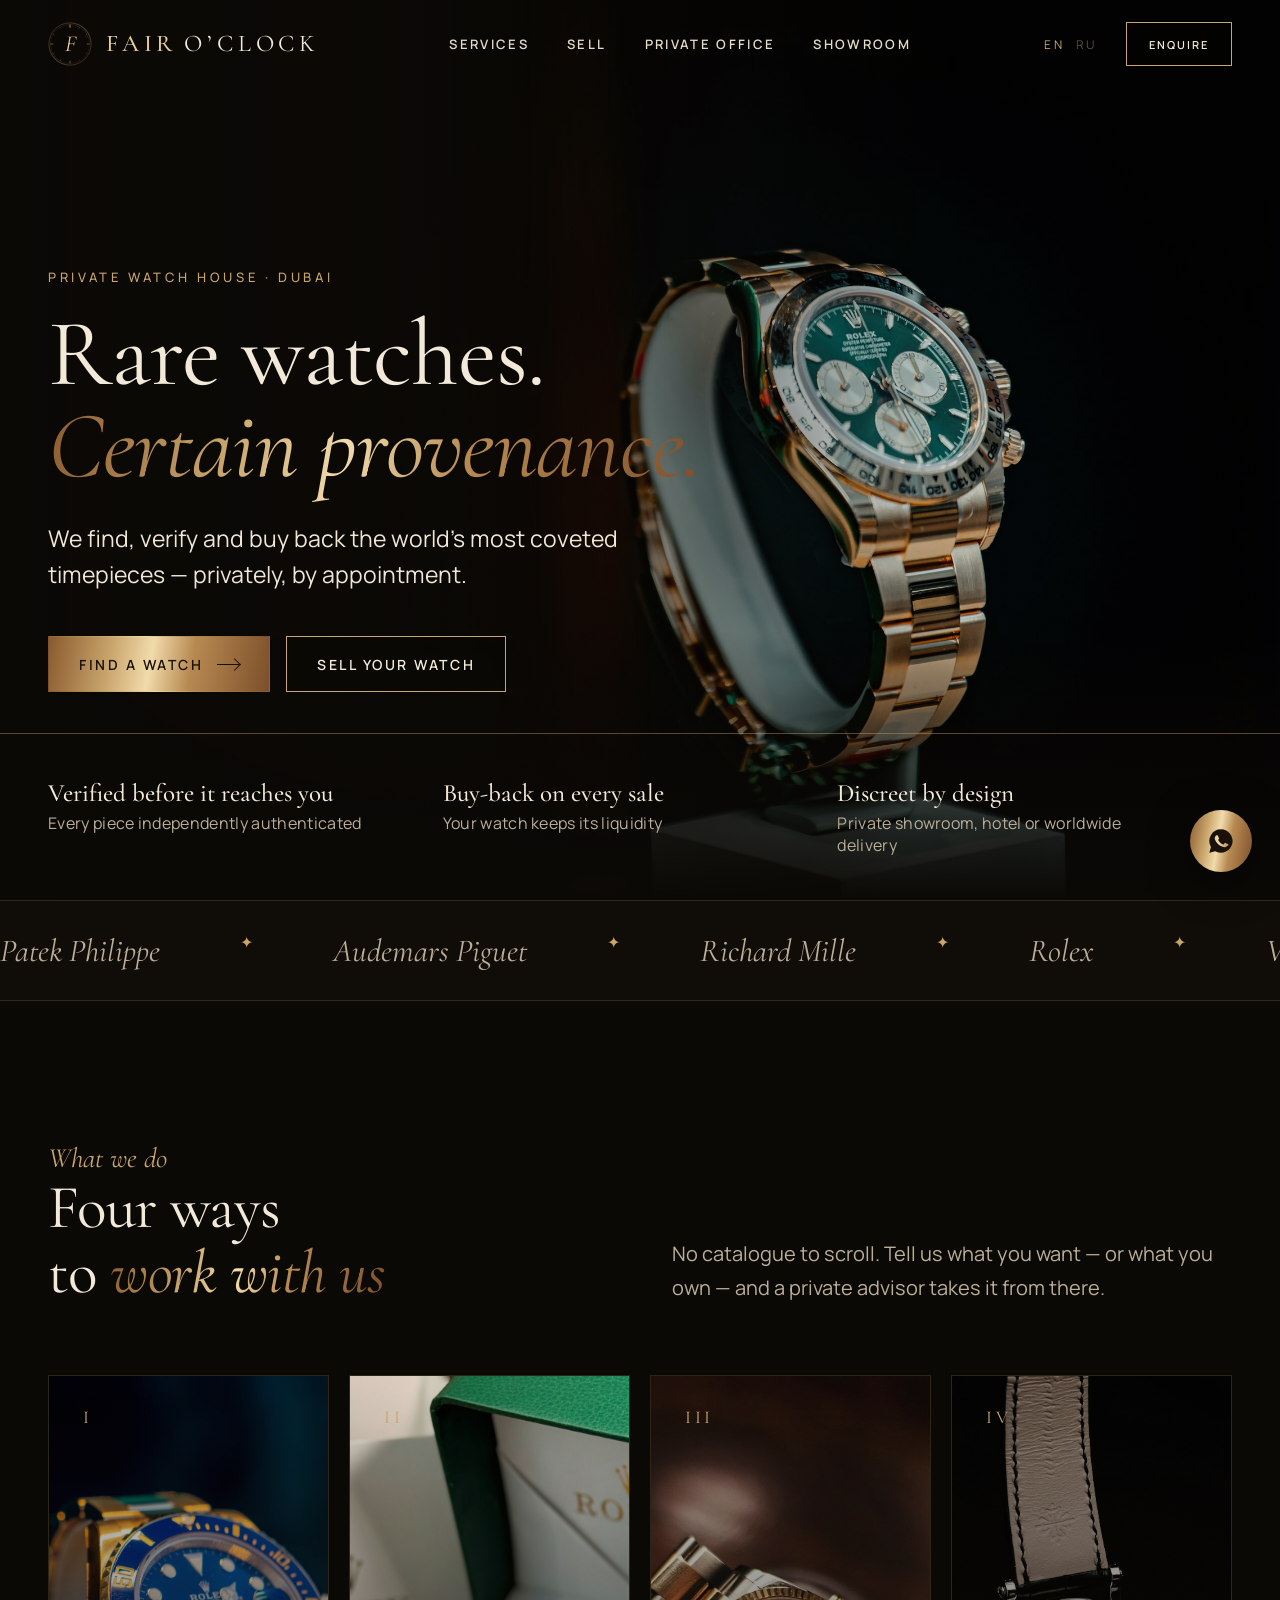
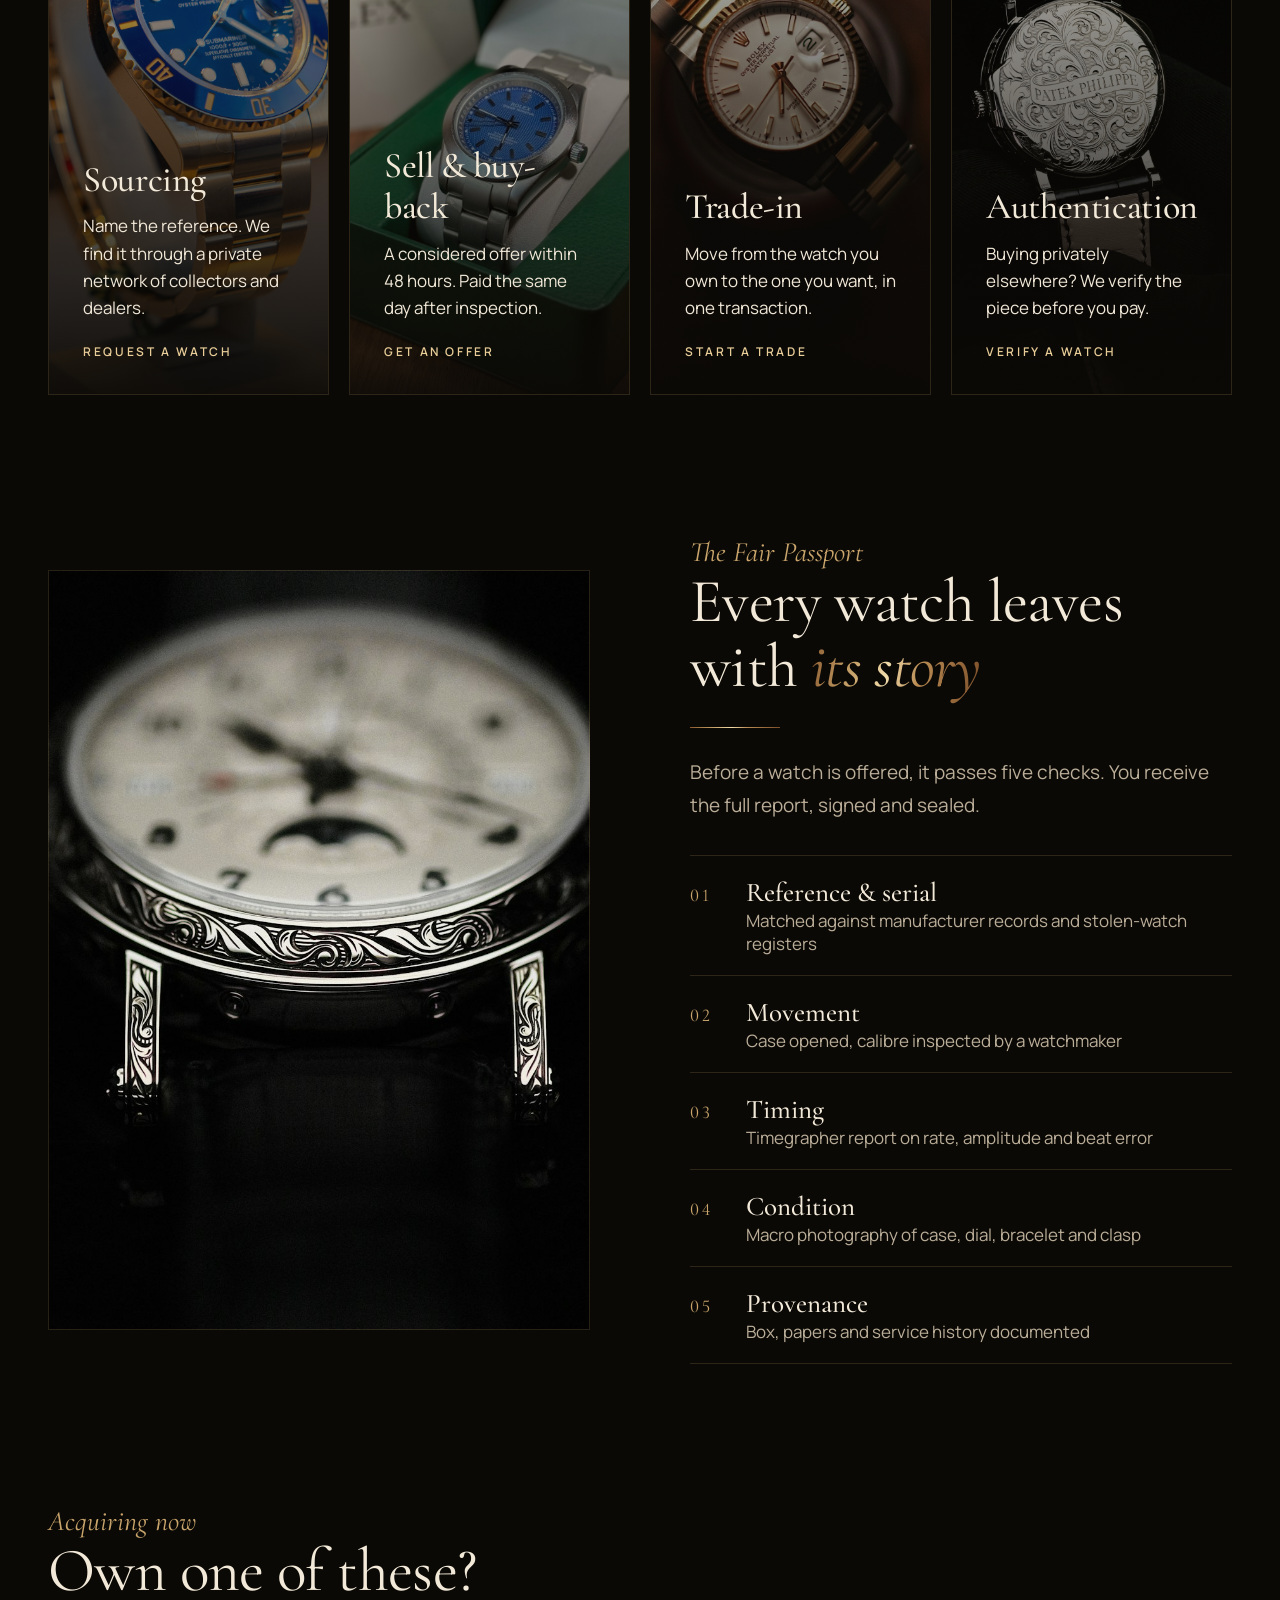
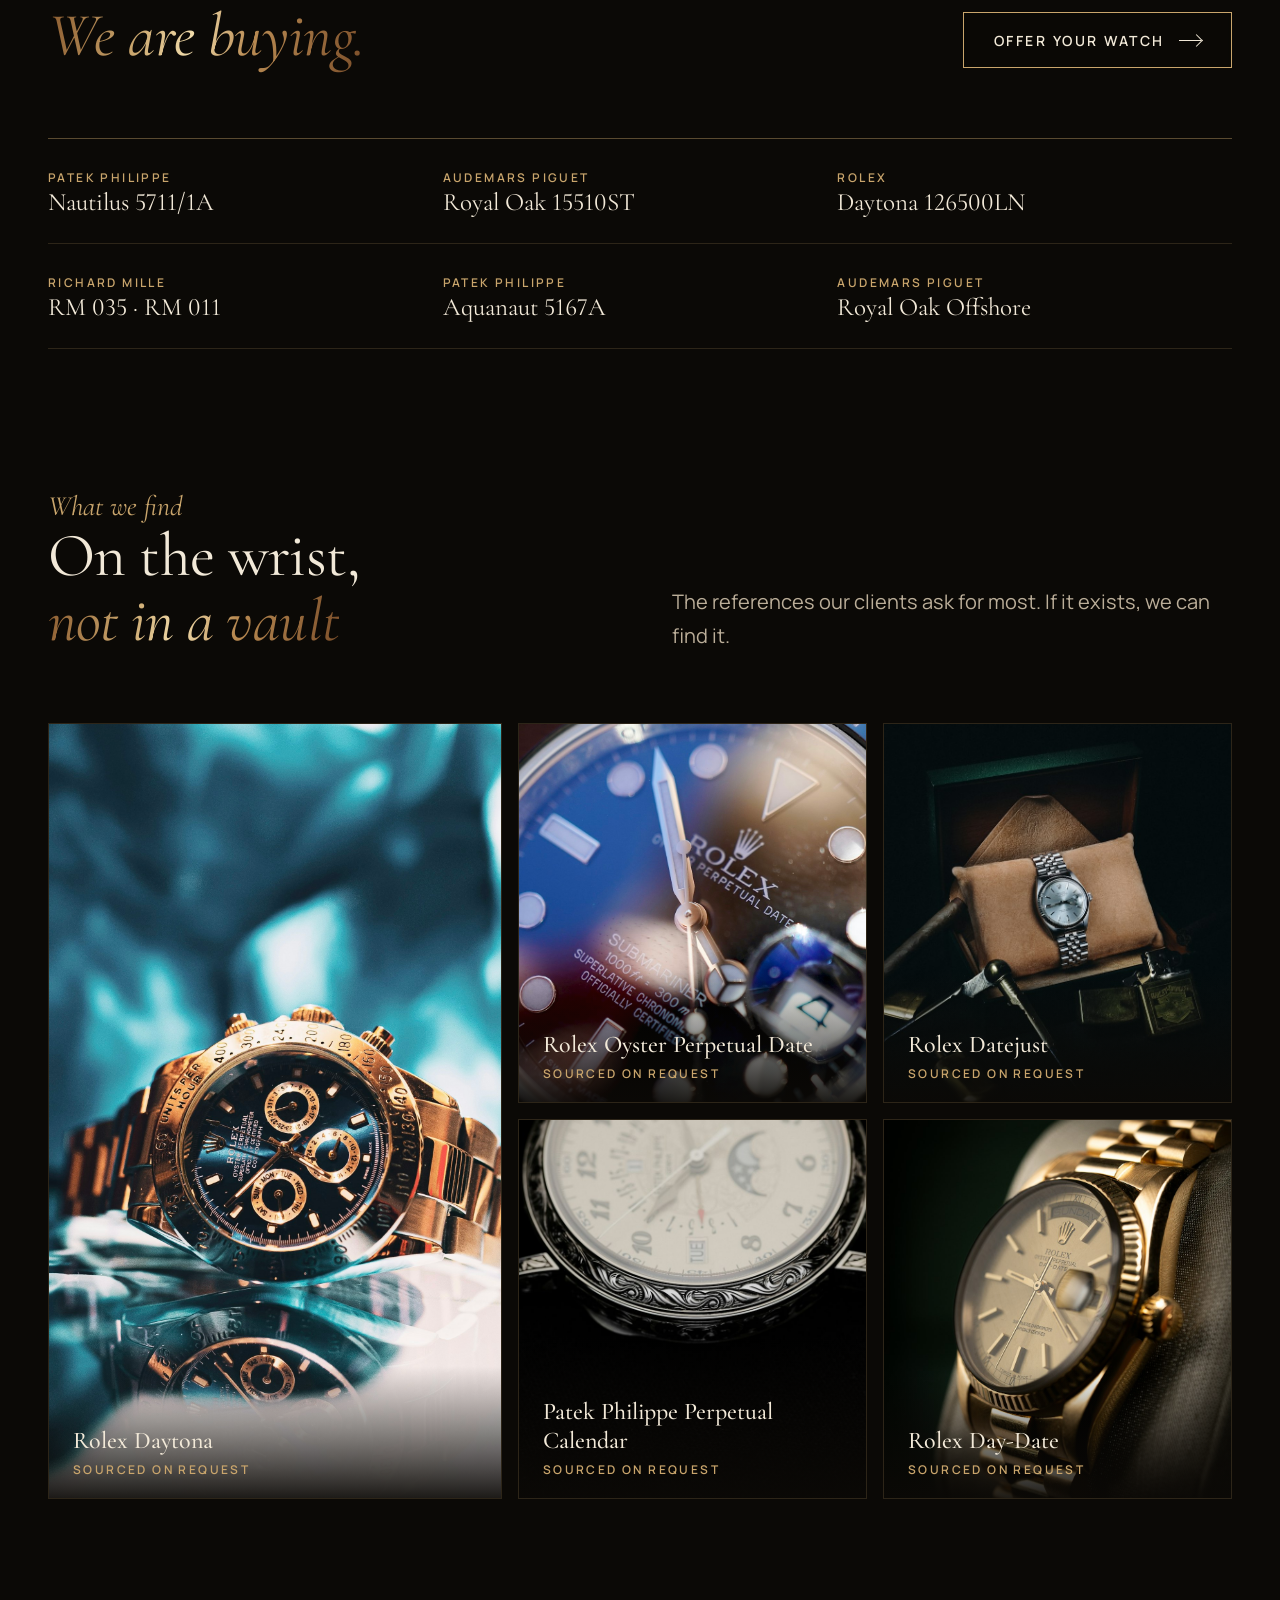
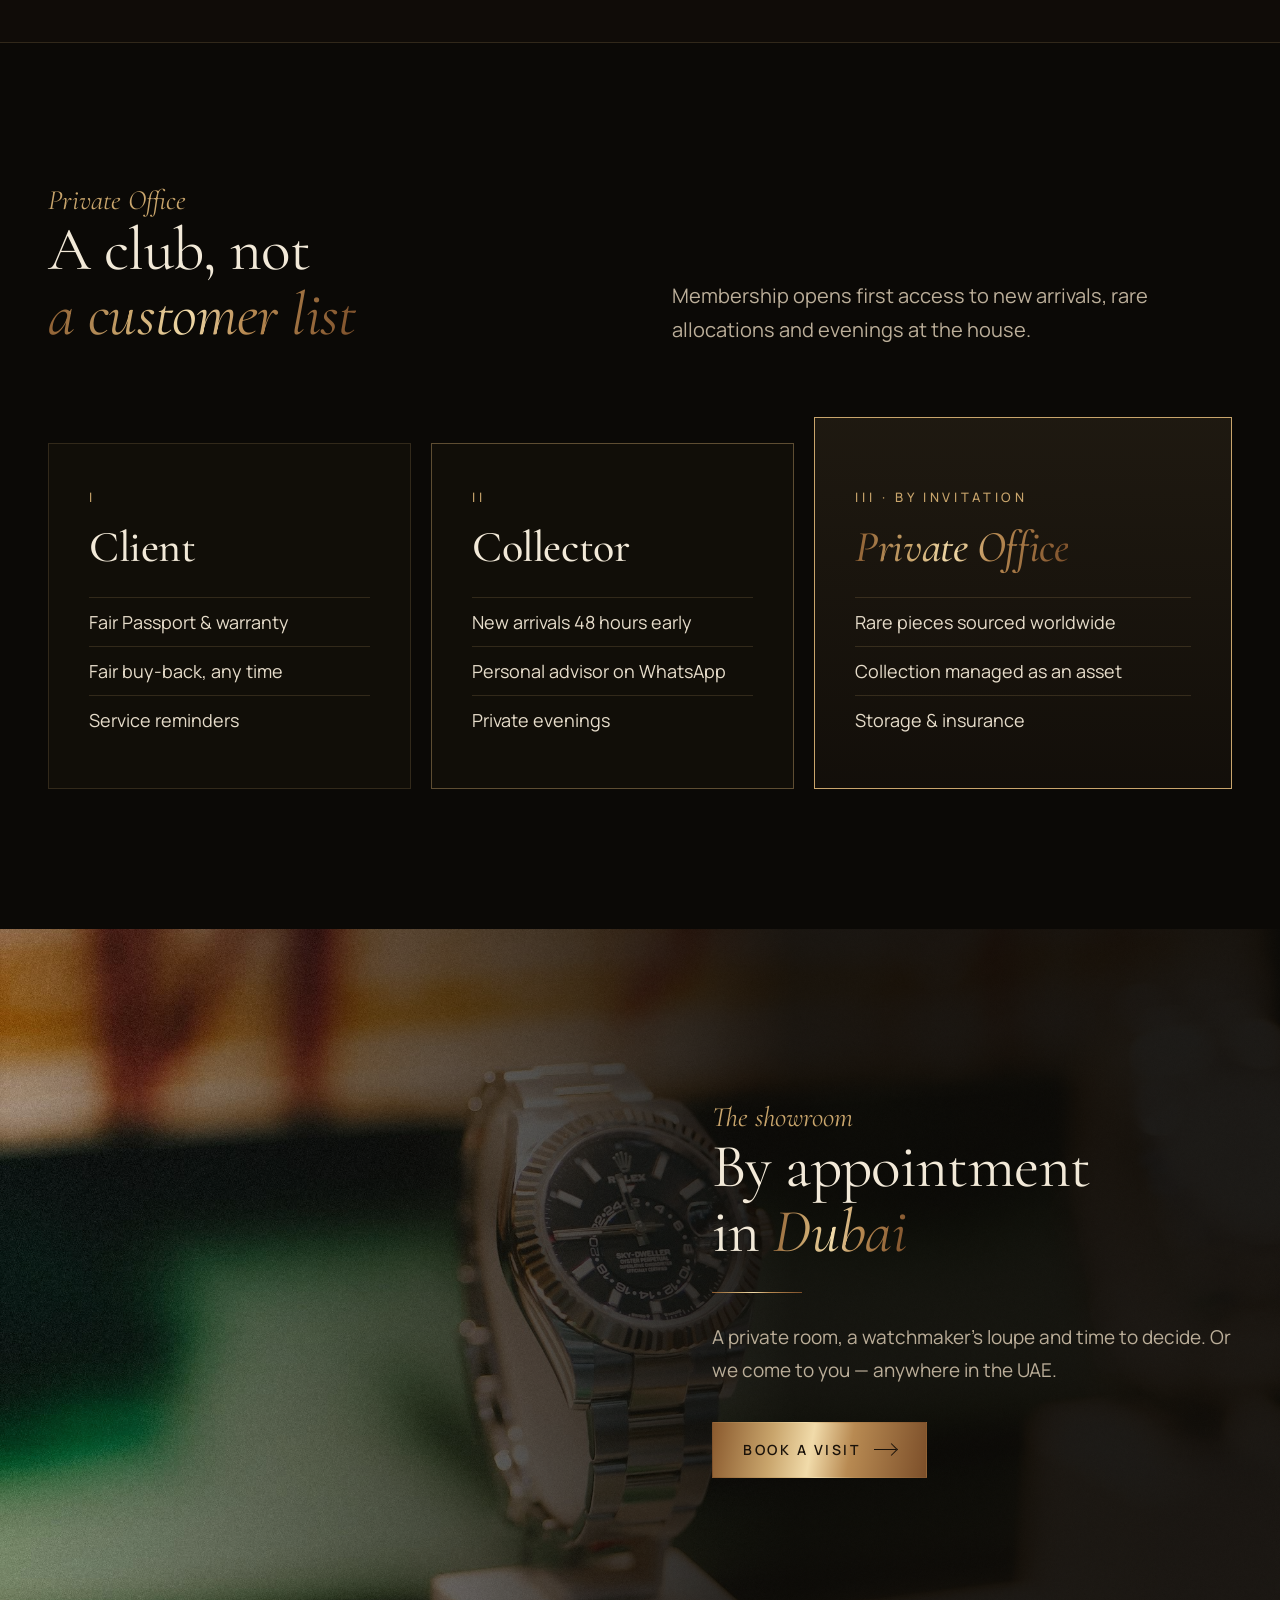
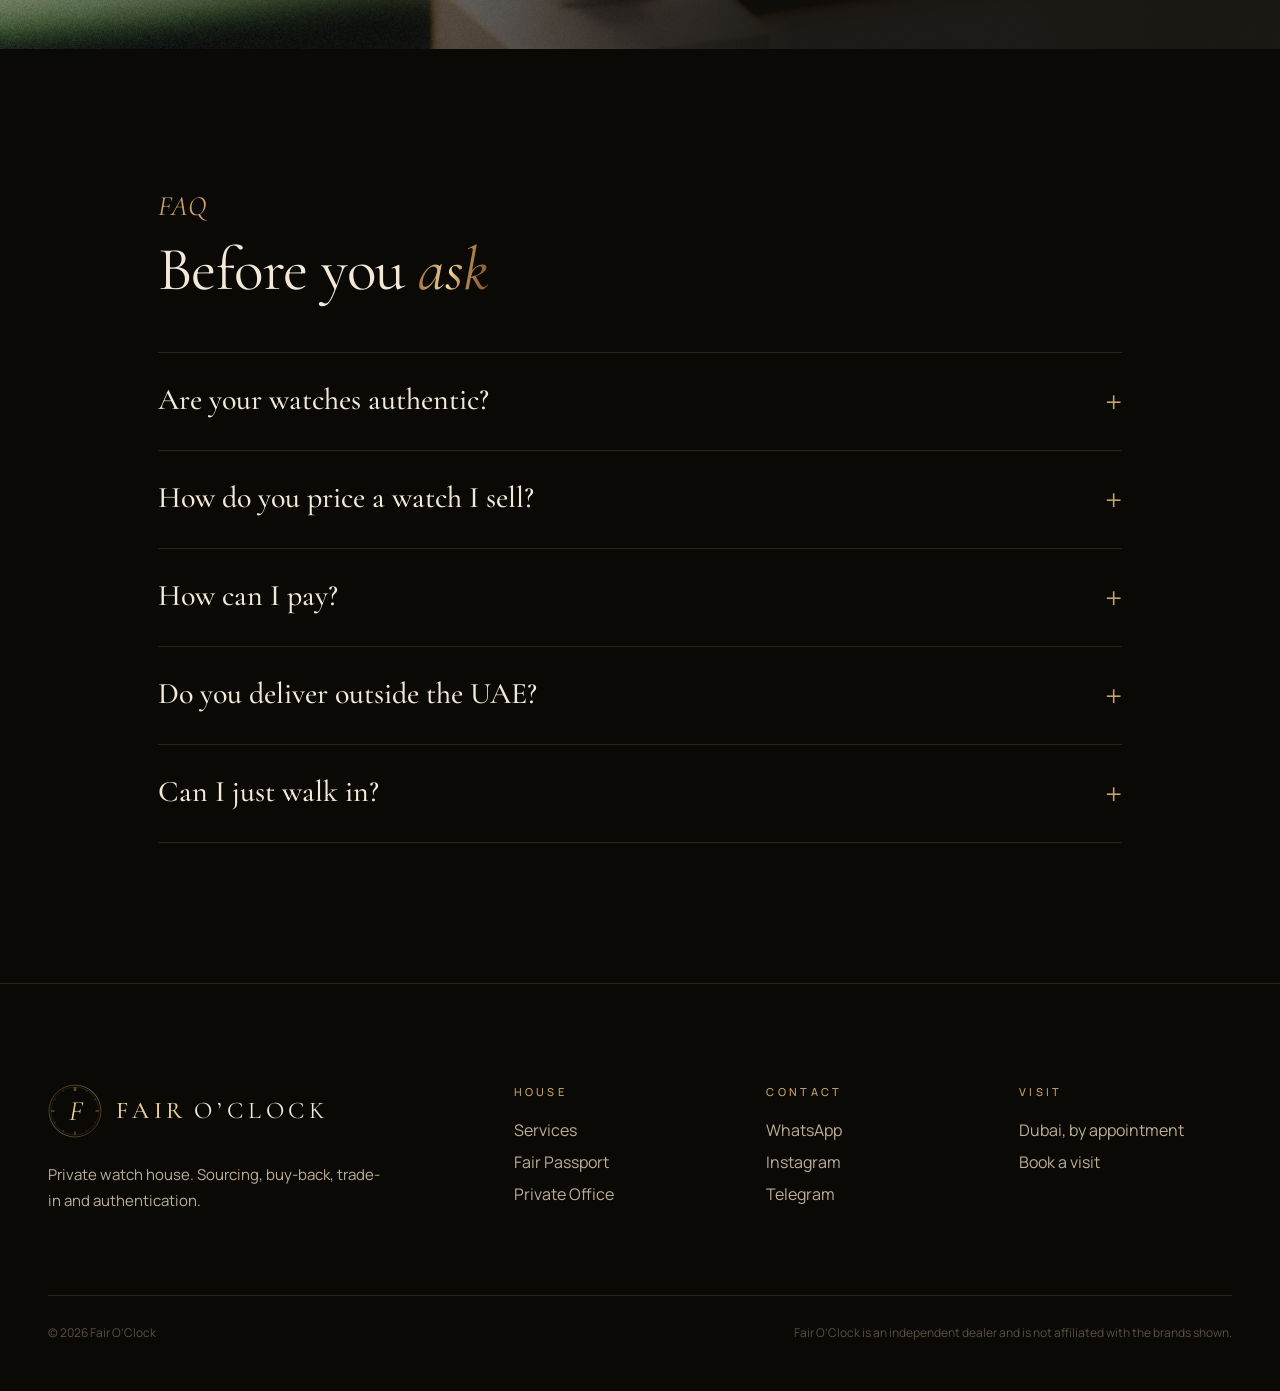
==== index.html @ 4589a61f "Fair O’Clock: сайт частного часового дома в Дубае Co-Authored-By: Claude Opus 5.5 <noreply@anthropic" ====
<!doctype html>
<html lang="en" data-lang="en">
<head>
<meta charset="utf-8">
<meta name="robots" content="noindex">
<meta name="viewport" content="width=device-width,initial-scale=1">
<title>Fair O’Clock — Private Watch House, Dubai</title>
<meta name="description" content="Fair O’Clock sources, verifies and buys back the world's most coveted watches. Private showroom in Dubai, by appointment.">
<link rel="stylesheet" href="assets/tokens.css">
<link rel="stylesheet" href="assets/site.css">
<style>
  .acq{display:grid;grid-template-columns:repeat(3,1fr);border-top:1px solid var(--line2)}
  .acq div{padding:26px 30px 26px 0;border-bottom:1px solid var(--line)}
  .acq b{display:block;font-family:var(--serif);font-weight:400;font-size:25px;color:var(--cream)}
  .acq small{font-size:12px;letter-spacing:.2em;text-transform:uppercase;color:var(--gold)}
  @media (max-width:680px){.acq{grid-template-columns:1fr}}
</style>
</head>
<body>

<!-- NAV -->
<header class="nav" id="nav">
  <div class="wrap">
    <a href="#top" class="brand"><svg data-mark width="44" height="44"></svg><span class="wm"><small>FAIR</small><b>O&#8217;CLOCK</b></span></a>
    <nav class="links">
      <a href="#services"><span class="en">Services</span><span class="ru">Услуги</span></a>
      <a href="#enquire" data-tab="sell"><span class="en">Sell</span><span class="ru">Продать</span></a>
      <a href="#club"><span class="en">Private Office</span><span class="ru">Клуб</span></a>
      <a href="#showroom"><span class="en">Showroom</span><span class="ru">Шоурум</span></a>
    </nav>
    <div class="nav-r">
      <div class="lang"><button data-set="en" class="on">EN</button><button data-set="ru">RU</button></div>
      <a href="#enquire" class="btn ghost"><span class="en">Enquire</span><span class="ru">Заявка</span></a>
    </div>
  </div>
</header>

<!-- HERO -->
<section class="hero" id="top">
  <div class="ph"><img data-ph="hero" alt=""></div>
  <div class="wrap in">
    <div class="cap rv">Private Watch House · Dubai</div>
    <h1 class="rv"><span class="en">Rare watches.<br><em>Certain provenance.</em></span><span class="ru">Редкие часы.<br><em>Безупречная история.</em></span></h1>
    <p class="sub rv"><span class="en">We find, verify and buy back the world's most coveted timepieces — privately, by appointment.</span><span class="ru">Находим, проверяем и выкупаем самые желанные часы мира — приватно, по записи.</span></p>
    <div class="ctas rv">
      <a href="#enquire" data-tab="find" class="btn solid"><span class="en">Find a watch</span><span class="ru">Найти часы</span><i class="ar"></i></a>
      <a href="#enquire" data-tab="sell" class="btn ghost"><span class="en">Sell your watch</span><span class="ru">Продать часы</span></a>
    </div>
  </div>
  <div class="trust"><div class="wrap">
    <div><div><b class="en">Verified before it reaches you</b><b class="ru">Проверено до передачи вам</b><span class="en">Every piece independently authenticated</span><span class="ru">Независимая экспертиза каждого экземпляра</span></div></div>
    <div><div><b class="en">Buy-back on every sale</b><b class="ru">Выкуп каждых часов</b><span class="en">Your watch keeps its liquidity</span><span class="ru">Часы остаются ликвидным активом</span></div></div>
    <div><div><b class="en">Discreet by design</b><b class="ru">Конфиденциально</b><span class="en">Private showroom, hotel or worldwide delivery</span><span class="ru">Шоурум, отель или доставка по миру</span></div></div>
  </div></div>
</section>

<!-- BRANDS -->
<div class="brands"><div class="track">
  <span>Patek Philippe</span><i>✦</i><span>Audemars Piguet</span><i>✦</i><span>Richard Mille</span><i>✦</i><span>Rolex</span><i>✦</i><span>Vacheron Constantin</span><i>✦</i><span>A. Lange &amp; Söhne</span><i>✦</i><span>F.P. Journe</span><i>✦</i>
  <span>Patek Philippe</span><i>✦</i><span>Audemars Piguet</span><i>✦</i><span>Richard Mille</span><i>✦</i><span>Rolex</span><i>✦</i><span>Vacheron Constantin</span><i>✦</i><span>A. Lange &amp; Söhne</span><i>✦</i><span>F.P. Journe</span><i>✦</i>
</div></div>

<!-- SERVICES -->
<section class="blk" id="services"><div class="wrap">
  <div class="head rv">
    <div><div class="kick"><span class="en">What we do</span><span class="ru">Что мы делаем</span></div><h2><span class="en">Four ways<br>to <em>work with us</em></span><span class="ru">Четыре способа<br><em>работать с нами</em></span></h2></div>
    <p class="muted"><span class="en">No catalogue to scroll. Tell us what you want — or what you own — and a private advisor takes it from there.</span><span class="ru">Без каталога и бесконечной ленты. Скажите, что ищете или что хотите продать, — дальше работает личный советник.</span></p>
  </div>
  <div class="svc">
    <a class="card rv" href="#enquire" data-tab="find"><div class="ph"><img data-ph="sourcing" alt=""></div><span class="n">I</span>
      <h3><span class="en">Sourcing</span><span class="ru">Поиск</span></h3><p><span class="en">Name the reference. We find it through a private network of collectors and dealers.</span><span class="ru">Назовите референс — найдём через закрытую сеть коллекционеров и дилеров.</span></p><span class="go"><span class="en">Request a watch</span><span class="ru">Запросить часы</span><i class="ar"></i></span></a>
    <a class="card rv" href="#enquire" data-tab="sell"><div class="ph"><img data-ph="sell" alt=""></div><span class="n">II</span>
      <h3><span class="en">Sell &amp; buy-back</span><span class="ru">Выкуп</span></h3><p><span class="en">A considered offer within 48 hours. Paid the same day after inspection.</span><span class="ru">Предложение за 48 часов. Оплата в день осмотра.</span></p><span class="go"><span class="en">Get an offer</span><span class="ru">Получить оценку</span><i class="ar"></i></span></a>
    <a class="card rv" href="#enquire" data-tab="sell"><div class="ph"><img data-ph="tradein" alt=""></div><span class="n">III</span>
      <h3><span class="en">Trade-in</span><span class="ru">Обмен</span></h3><p><span class="en">Move from the watch you own to the one you want, in one transaction.</span><span class="ru">От часов, что у вас есть, к тем, что вы хотите, — одной сделкой.</span></p><span class="go"><span class="en">Start a trade</span><span class="ru">Начать обмен</span><i class="ar"></i></span></a>
    <a class="card rv" href="#passport"><div class="ph"><img data-ph="verify" alt=""></div><span class="n">IV</span>
      <h3><span class="en">Authentication</span><span class="ru">Экспертиза</span></h3><p><span class="en">Buying privately elsewhere? We verify the piece before you pay.</span><span class="ru">Покупаете у частного лица? Проверим часы до оплаты.</span></p><span class="go"><span class="en">Verify a watch</span><span class="ru">Проверить часы</span><i class="ar"></i></span></a>
  </div>
</div></section>

<!-- PASSPORT -->
<section class="blk" id="passport" style="padding-top:0"><div class="wrap split">
  <div class="ph-box rv"><img data-ph="passport" alt=""></div>
  <div class="rv">
    <div class="kick"><span class="en">The Fair Passport</span><span class="ru">Паспорт Fair</span></div>
    <h2><span class="en">Every watch leaves<br>with <em>its story</em></span><span class="ru">Каждые часы уходят<br>со <em>своей историей</em></span></h2>
    <div class="rule"></div>
    <p class="muted" style="margin-bottom:34px"><span class="en">Before a watch is offered, it passes five checks. You receive the full report, signed and sealed.</span><span class="ru">Прежде чем мы предложим часы, они проходят пять проверок. Вы получаете полный отчёт с подписью и печатью.</span></p>
    <ul class="pass">
      <li><span>01</span><div><b class="en">Reference &amp; serial</b><b class="ru">Референс и серийный номер</b><em class="en">Matched against manufacturer records and stolen-watch registers</em><em class="ru">Сверка с данными производителя и базами украденных часов</em></div></li>
      <li><span>02</span><div><b class="en">Movement</b><b class="ru">Механизм</b><em class="en">Case opened, calibre inspected by a watchmaker</em><em class="ru">Корпус вскрыт, калибр осмотрен часовщиком</em></div></li>
      <li><span>03</span><div><b class="en">Timing</b><b class="ru">Точность</b><em class="en">Timegrapher report on rate, amplitude and beat error</em><em class="ru">Отчёт хронокомпаратора: ход, амплитуда, ошибка такта</em></div></li>
      <li><span>04</span><div><b class="en">Condition</b><b class="ru">Состояние</b><em class="en">Macro photography of case, dial, bracelet and clasp</em><em class="ru">Макросъёмка корпуса, циферблата, браслета и застёжки</em></div></li>
      <li><span>05</span><div><b class="en">Provenance</b><b class="ru">Происхождение</b><em class="en">Box, papers and service history documented</em><em class="ru">Коробка, документы и история обслуживания</em></div></li>
    </ul>
  </div>
</div></section>

<!-- ACQUIRING NOW -->
<section class="blk" style="padding-top:0"><div class="wrap">
  <div class="head rv">
    <div><div class="kick"><span class="en">Acquiring now</span><span class="ru">Сейчас ищем</span></div><h2><span class="en">Own one of these?<br><em>We are buying.</em></span><span class="ru">Есть такие часы?<br><em>Мы покупаем.</em></span></h2></div>
    <a href="#enquire" data-tab="sell" class="btn ghost"><span class="en">Offer your watch</span><span class="ru">Предложить часы</span><i class="ar"></i></a>
  </div>
  <div class="acq rv">
    <div><small>Patek Philippe</small><b>Nautilus 5711/1A</b></div>
    <div><small>Audemars Piguet</small><b>Royal Oak 15510ST</b></div>
    <div><small>Rolex</small><b>Daytona 126500LN</b></div>
    <div><small>Richard Mille</small><b>RM 035 · RM 011</b></div>
    <div><small>Patek Philippe</small><b>Aquanaut 5167A</b></div>
    <div><small>Audemars Piguet</small><b>Royal Oak Offshore</b></div>
  </div>
</div></section>

<!-- GALLERY -->
<section class="blk" style="padding-top:0"><div class="wrap">
  <div class="head rv">
    <div><div class="kick"><span class="en">What we find</span><span class="ru">Что мы находим</span></div><h2><span class="en">On the wrist,<br><em>not in a vault</em></span><span class="ru">На руке,<br><em>а не в сейфе</em></span></h2></div>
    <p class="muted"><span class="en">The references our clients ask for most. If it exists, we can find it.</span><span class="ru">Модели, которые у нас просят чаще всего. Если часы существуют — мы их найдём.</span></p>
  </div>
  <div class="gal">
    <figure class="rv"><img data-ph="g1" alt=""><figcaption data-cap="g1"></figcaption></figure>
    <figure class="rv"><img data-ph="g2" alt=""><figcaption data-cap="g2"></figcaption></figure>
    <figure class="rv"><img data-ph="g3" alt=""><figcaption data-cap="g3"></figcaption></figure>
    <figure class="rv"><img data-ph="g4" alt=""><figcaption data-cap="g4"></figcaption></figure>
    <figure class="rv"><img data-ph="g5" alt=""><figcaption data-cap="g5"></figcaption></figure>
  </div>
</div></section>

<!-- STEPS -->
<section class="blk" style="padding-top:0"><div class="wrap">
  <div class="head rv"><div><div class="kick"><span class="en">How it works</span><span class="ru">Как это работает</span></div><h2><span class="en">Three steps,<br><em>one advisor</em></span><span class="ru">Три шага,<br><em>один советник</em></span></h2></div></div>
  <div class="steps">
    <div class="rv"><div class="num">1</div><h3><span class="en">Tell us</span><span class="ru">Напишите нам</span></h3><p class="muted"><span class="en">The watch you want, or the one you own. WhatsApp, form or call.</span><span class="ru">Какие часы ищете или какие продаёте. WhatsApp, форма или звонок.</span></p></div>
    <div class="rv"><div class="num">2</div><h3><span class="en">We verify</span><span class="ru">Мы проверяем</span></h3><p class="muted"><span class="en">Your advisor sources or inspects the piece and sends the Fair Passport.</span><span class="ru">Советник находит или осматривает часы и присылает паспорт Fair.</span></p></div>
    <div class="rv"><div class="num">3</div><h3><span class="en">It's done</span><span class="ru">Сделка</span></h3><p class="muted"><span class="en">In our showroom, at your hotel, or insured delivery worldwide.</span><span class="ru">В шоуруме, в вашем отеле или застрахованной доставкой по миру.</span></p></div>
  </div>
</div></section>

<!-- ENQUIRY -->
<section class="blk enq" id="enquire"><div class="wrap split" style="align-items:start">
  <div class="rv">
    <div class="kick"><span class="en">Private enquiry</span><span class="ru">Частный запрос</span></div>
    <h2><span class="en">Your advisor<br>replies <em>today</em></span><span class="ru">Советник ответит<br><em>сегодня</em></span></h2>
    <div class="rule"></div>
    <p class="muted"><span class="en">Every enquiry is handled by one person, start to finish. Offers are confirmed after inspection — no surprises.</span><span class="ru">Каждый запрос ведёт один человек от начала до конца. Цена подтверждается после осмотра — без сюрпризов.</span></p>
    <div class="ph-box" style="height:380px;margin-top:44px"><img data-ph="enquiry" alt=""></div>
  </div>
  <div class="rv">
    <div class="tabs"><button data-t="find" class="on"><span class="en">Find a watch</span><span class="ru">Найти</span></button><button data-t="sell"><span class="en">Sell / trade</span><span class="ru">Продать / обмен</span></button><button data-t="visit"><span class="en">Visit</span><span class="ru">Визит</span></button></div>
    <form id="form">
      <div data-pane="find">
        <div class="row"><label><span class="en">Brand</span><span class="ru">Марка</span><select name="brand"><option>Patek Philippe</option><option>Audemars Piguet</option><option>Richard Mille</option><option>Rolex</option><option>Vacheron Constantin</option><option>A. Lange &amp; Söhne</option><option data-ru="Другая">Other</option></select></label>
          <label><span class="en">Model or reference</span><span class="ru">Модель или референс</span><input name="model" placeholder="Nautilus 5711/1A"></label></div>
        <div class="row"><label><span class="en">Budget, USD</span><span class="ru">Бюджет, USD</span><select name="budget"><option>50–100k</option><option>100–250k</option><option>250–500k</option><option>500k+</option></select></label>
          <label><span class="en">When</span><span class="ru">Срок</span><select name="when"><option data-ru="В этом месяце">This month</option><option data-ru="За 3 месяца">Within 3 months</option><option data-ru="Не срочно">No rush</option></select></label></div>
      </div>
      <div data-pane="sell" hidden>
        <div class="row"><label><span class="en">Brand &amp; model</span><span class="ru">Марка и модель</span><input name="own" placeholder="Royal Oak 15500ST"></label>
          <label><span class="en">Year</span><span class="ru">Год</span><input name="year" placeholder="2021"></label></div>
        <div class="row"><label><span class="en">Box &amp; papers</span><span class="ru">Коробка и документы</span><select name="papers"><option data-ru="Полный комплект">Full set</option><option data-ru="Только документы">Papers only</option><option data-ru="Только часы">Watch only</option></select></label>
          <label><span class="en">I want to</span><span class="ru">Хочу</span><select name="intent"><option data-ru="Продать">Sell</option><option data-ru="Обменять">Trade in</option><option data-ru="Сдать на комиссию">Consign</option></select></label></div>
        <div class="row" style="grid-template-columns:1fr"><label><span class="en">Photos — you can send them in WhatsApp</span><span class="ru">Фото — можно прислать в WhatsApp</span><input type="file" multiple accept="image/*" style="font-size:14px;color:var(--muted)"></label></div>
      </div>
      <div data-pane="visit" hidden>
        <div class="row"><label><span class="en">Preferred date</span><span class="ru">Дата</span><input type="date" name="date"></label>
          <label><span class="en">Where</span><span class="ru">Где</span><select name="where"><option data-ru="Шоурум">Showroom</option><option data-ru="Мой отель">My hotel</option><option data-ru="Видеозвонок">Video call</option></select></label></div>
      </div>
      <div class="row"><label><span class="en">Name</span><span class="ru">Имя</span><input name="name" required></label>
        <label><span class="en">WhatsApp</span><span class="ru">WhatsApp</span><input name="phone" type="tel" placeholder="+971" required></label></div>
      <button class="btn solid" type="submit" style="margin-top:16px"><span class="en">Send to my advisor</span><span class="ru">Отправить советнику</span><i class="ar"></i></button>
      <p class="note"><span class="en">Sent privately to WhatsApp. We never share your details.</span><span class="ru">Отправляется лично в WhatsApp. Ваши данные никому не передаются.</span></p>
    </form>
  </div>
</div></section>

<!-- CLUB -->
<section class="blk" id="club"><div class="wrap">
  <div class="head rv">
    <div><div class="kick">Private Office</div><h2><span class="en">A club, not<br><em>a customer list</em></span><span class="ru">Клуб, а не<br><em>база клиентов</em></span></h2></div>
    <p class="muted"><span class="en">Membership opens first access to new arrivals, rare allocations and evenings at the house.</span><span class="ru">Членство открывает первый доступ к поступлениям, редким моделям и закрытым вечерам дома.</span></p>
  </div>
  <div class="tiers">
    <div class="tier rv"><div class="cap">I</div><h3>Client</h3><ul><li class="en">Fair Passport &amp; warranty</li><li class="ru">Паспорт и гарантия</li><li class="en">Fair buy-back, any time</li><li class="ru">Честный выкуп в любой момент</li><li class="en">Service reminders</li><li class="ru">Напоминания о сервисе</li></ul></div>
    <div class="tier rv" style="border-color:var(--line2)"><div class="cap">II</div><h3>Collector</h3><ul><li class="en">New arrivals 48 hours early</li><li class="ru">Поступления на 48 часов раньше</li><li class="en">Personal advisor on WhatsApp</li><li class="ru">Личный советник в WhatsApp</li><li class="en">Private evenings</li><li class="ru">Закрытые вечера</li></ul></div>
    <div class="tier hi rv"><div class="cap">III · <span class="en">By invitation</span><span class="ru">По приглашению</span></div><h3><em>Private Office</em></h3><ul><li class="en">Rare pieces sourced worldwide</li><li class="ru">Редкие модели со всего мира</li><li class="en">Collection managed as an asset</li><li class="ru">Коллекция как актив</li><li class="en">Storage &amp; insurance</li><li class="ru">Хранение и страхование</li></ul></div>
  </div>
</div></section>

<!-- SHOWROOM -->
<section class="show" id="showroom">
  <div class="ph"><img data-ph="showroom" alt=""></div>
  <div class="wrap in"><div class="box rv">
    <div class="kick"><span class="en">The showroom</span><span class="ru">Шоурум</span></div>
    <h2><span class="en">By appointment<br>in <em>Dubai</em></span><span class="ru">По записи<br>в <em>Дубае</em></span></h2>
    <div class="rule"></div>
    <p class="muted"><span class="en">A private room, a watchmaker's loupe and time to decide. Or we come to you — anywhere in the UAE.</span><span class="ru">Отдельная комната, лупа часовщика и время подумать. Или мы приедем к вам — в любую точку ОАЭ.</span></p>
    <a href="#enquire" data-tab="visit" class="btn solid" style="margin-top:36px"><span class="en">Book a visit</span><span class="ru">Записаться</span><i class="ar"></i></a>
  </div></div>
</section>

<!-- FAQ -->
<section class="blk faq"><div class="wrap" style="max-width:1060px">
  <div class="kick rv" style="margin-bottom:14px">FAQ</div>
  <h2 class="rv" style="margin-bottom:50px"><span class="en">Before you <em>ask</em></span><span class="ru">Частые <em>вопросы</em></span></h2>
  <details class="rv"><summary><span class="en">Are your watches authentic?</span><span class="ru">Часы точно оригинальные?</span></summary><p><span class="en">Every piece passes the five checks of the Fair Passport before it is offered. If a watch ever proves otherwise, we refund it in full.</span><span class="ru">Каждые часы проходят пять проверок паспорта Fair. Если подлинность когда-либо не подтвердится — вернём деньги полностью.</span></p></details>
  <details class="rv"><summary><span class="en">How do you price a watch I sell?</span><span class="ru">Как вы оцениваете мои часы?</span></summary><p><span class="en">By recent transaction data for the exact reference, condition and set. The offer is confirmed after inspection.</span><span class="ru">По данным последних сделок с этим референсом, состоянием и комплектом. Цена подтверждается после осмотра.</span></p></details>
  <details class="rv"><summary><span class="en">How can I pay?</span><span class="ru">Как оплатить?</span></summary><p><span class="en">Bank transfer, card, or digital assets through a licensed partner. Large transactions follow UAE KYC rules.</span><span class="ru">Банковский перевод, карта или цифровые активы через лицензированного партнёра. Крупные сделки — с проверкой по правилам ОАЭ.</span></p></details>
  <details class="rv"><summary><span class="en">Do you deliver outside the UAE?</span><span class="ru">Доставляете за пределы ОАЭ?</span></summary><p><span class="en">Yes. Fully insured, door to door, with the Fair Passport inside.</span><span class="ru">Да. Полностью застрахованная доставка до двери, паспорт Fair внутри.</span></p></details>
  <details class="rv"><summary><span class="en">Can I just walk in?</span><span class="ru">Можно прийти без записи?</span></summary><p><span class="en">We work by appointment, so the room and the advisor are yours. Same-day visits are usually possible.</span><span class="ru">Мы работаем по записи, чтобы комната и советник были только вашими. Обычно можно записаться в тот же день.</span></p></details>
</div></section>

<footer><div class="wrap">
  <div class="cols">
    <div><a href="#top" class="brand"><svg data-mark width="54" height="54"></svg><span class="wm"><small>FAIR</small><b>O&#8217;CLOCK</b></span></a><p class="muted" style="margin-top:24px;max-width:340px;font-size:15px"><span class="en">Private watch house. Sourcing, buy-back, trade-in and authentication.</span><span class="ru">Частный часовой дом. Поиск, выкуп, обмен и экспертиза.</span></p></div>
    <div><h4><span class="en">House</span><span class="ru">Дом</span></h4><ul><li><a href="#services"><span class="en">Services</span><span class="ru">Услуги</span></a></li><li><a href="#passport"><span class="en">Fair Passport</span><span class="ru">Паспорт Fair</span></a></li><li><a href="#club">Private Office</a></li></ul></div>
    <div><h4><span class="en">Contact</span><span class="ru">Контакты</span></h4><ul><li>WhatsApp</li><li>Instagram</li><li>Telegram</li></ul></div>
    <div><h4><span class="en">Visit</span><span class="ru">Визит</span></h4><ul><li><span class="en">Dubai, by appointment</span><span class="ru">Дубай, по записи</span></li><li><a href="#enquire" data-tab="visit"><span class="en">Book a visit</span><span class="ru">Записаться</span></a></li></ul></div>
  </div>
  <div class="legal"><span>© 2026 Fair O’Clock</span><span class="en">Fair O’Clock is an independent dealer and is not affiliated with the brands shown.</span><span class="ru">Fair O’Clock — независимый дилер, не связанный с представленными брендами.</span></div>
</div></footer>

<a class="wa" href="#enquire" aria-label="WhatsApp"><svg viewBox="0 0 24 24" fill="#1A120A"><path d="M12 2a10 10 0 0 0-8.6 15.1L2 22l5-1.3A10 10 0 1 0 12 2zm5.3 14.1c-.2.6-1.3 1.2-1.8 1.2-.5.1-1 .1-3.2-.7-2.7-1.1-4.4-3.9-4.6-4.1-.1-.2-1.1-1.5-1.1-2.8s.7-2 1-2.3c.2-.3.5-.3.7-.3h.5c.2 0 .4 0 .6.5l.8 2c.1.2.1.3 0 .5l-.4.6c-.1.2-.3.3-.1.6.2.3.8 1.3 1.7 2.1 1.1 1 2.1 1.3 2.4 1.5.3.1.5.1.6-.1l.9-1c.2-.3.4-.2.6-.1l1.9.9c.3.1.5.2.5.3.1.2.1.7-.1 1.2z"/></svg></a>

<script src="assets/photos.js"></script>
<script src="assets/mark.js"></script>
<script src="assets/site.js"></script>
</body>
</html>
---- assets/tokens.css ----
@import url('https://fonts.googleapis.com/css2?family=Cormorant+Garamond:ital,wght@0,300;0,400;0,500;0,600;1,300;1,400;1,500&family=Manrope:wght@300;400;500;600&display=swap');
:root{
  --bg:#0B0906; --bg2:#100C08; --panel:#16110B; --panel2:#1C150D;
  --gold:#C9A56C; --gold-hi:#E8CD98; --bronze:#A0703F; --copper:#7C4F2A;
  --cream:#F2E9D8; --text:#D8CCB6; --muted:#9A8C78; --dim:#5A5044;
  --line:rgba(201,165,108,.18); --line2:rgba(201,165,108,.42);
  --serif:'Cormorant Garamond', Georgia, serif; --sans:'Manrope', Helvetica, Arial, sans-serif;
  --metal:linear-gradient(100deg,#8A5A2E 0%,#C9A56C 28%,#F1DBAA 46%,#B88A52 64%,#7C4F2A 100%);
}
.metal{background:var(--metal);-webkit-background-clip:text;background-clip:text;color:transparent}
html{font-variant-numeric:lining-nums;font-feature-settings:"lnum" 1}
---- assets/site.css ----
*{box-sizing:border-box;margin:0;padding:0}
html{scroll-behavior:smooth}
body{background:var(--bg);color:var(--text);font-family:var(--sans);font-weight:300;-webkit-font-smoothing:antialiased;overflow-x:hidden}
a{color:inherit;text-decoration:none}
img{display:block;width:100%;height:100%;object-fit:cover}
.wrap{max-width:1360px;margin:0 auto;padding:0 48px}
.cap{font-size:12px;letter-spacing:.34em;text-transform:uppercase;font-weight:500;color:var(--gold)}
.kick{font-family:var(--serif);font-style:italic;font-size:26px;color:var(--gold)}
h1,h2,h3{font-family:var(--serif);font-weight:300;color:var(--cream);letter-spacing:-.01em}
h1{font-size:clamp(54px,7.4vw,118px);line-height:.98}
h2{font-size:clamp(40px,4.8vw,72px);line-height:1.04}
h3{font-size:30px;font-weight:400;line-height:1.15}
h1 em,h2 em,h3 em{font-style:italic;background:var(--metal);-webkit-background-clip:text;background-clip:text;color:transparent}
p{font-size:17px;line-height:1.65}
.muted{color:var(--muted)}
.btn{display:inline-flex;align-items:center;gap:14px;height:56px;padding:0 30px;font-size:13px;letter-spacing:.24em;text-transform:uppercase;font-weight:500;border:1px solid var(--gold);transition:.35s;cursor:pointer;font-family:var(--sans)}
.btn.solid{background:var(--metal);color:#1A120A;border-color:transparent}
.btn.solid:hover{filter:brightness(1.08)}
.btn.ghost{color:var(--cream);background:rgba(11,9,6,.25);backdrop-filter:blur(2px)}
.btn.ghost:hover{background:rgba(201,165,108,.12)}
.btn .ar{width:22px;height:1px;background:currentColor;position:relative}
.btn .ar::after{content:"";position:absolute;right:0;top:-4px;width:8px;height:8px;border-top:1px solid currentColor;border-right:1px solid currentColor;transform:rotate(45deg)}
.rule{width:90px;height:1px;background:var(--metal);margin:28px 0}

/* nav */
.nav{position:fixed;top:0;left:0;right:0;z-index:50;transition:.4s;border-bottom:1px solid transparent}
.nav.solid{background:rgba(11,9,6,.92);backdrop-filter:blur(10px);border-color:var(--line)}
.nav .wrap{display:flex;align-items:center;justify-content:space-between;height:88px}
.brand{display:flex;align-items:center;gap:14px}
.brand .wm{font-family:var(--serif);line-height:1}
.brand .wm small{display:block;font-family:var(--sans);font-size:9px;letter-spacing:.5em;color:var(--gold);font-weight:500;margin-bottom:4px}
.brand .wm b{font-weight:400;font-size:24px;letter-spacing:.3em;color:var(--cream)}
.links{display:flex;gap:38px;font-size:12px;letter-spacing:.24em;text-transform:uppercase;font-weight:500}
.links a{color:var(--text);transition:.3s}.links a:hover{color:var(--gold-hi)}
.nav-r{display:flex;align-items:center;gap:26px}
.lang{display:flex;gap:4px;font-size:12px;letter-spacing:.18em}
.lang button{background:none;border:0;color:var(--dim);cursor:pointer;font:inherit;padding:6px 4px;letter-spacing:.18em}
.lang button.on{color:var(--gold)}
.nav .btn{height:44px;padding:0 22px;font-size:11px}

/* hero */
.hero{position:relative;height:100vh;min-height:720px;overflow:hidden}
.hero .ph{position:absolute;inset:0;animation:kb 22s ease-out both}
@keyframes kb{from{transform:scale(1.12)}to{transform:scale(1)}}
.hero::after{content:"";position:absolute;inset:0;background:linear-gradient(90deg,rgba(11,9,6,.94) 0%,rgba(11,9,6,.72) 38%,rgba(11,9,6,.15) 75%),linear-gradient(0deg,rgba(11,9,6,1) 0%,rgba(11,9,6,0) 30%)}
.hero .in{position:relative;z-index:2;height:100%;display:flex;flex-direction:column;justify-content:center;padding-top:60px}
.hero h1{max-width:900px;margin:22px 0 28px}
.hero p.sub{font-size:20px;max-width:540px;color:var(--text)}
.hero .ctas{display:flex;gap:16px;margin-top:44px;flex-wrap:wrap}
.trust{position:absolute;z-index:2;left:0;right:0;bottom:44px}
.trust .wrap{display:grid;grid-template-columns:repeat(3,1fr);border-top:1px solid var(--line2)}
.trust div div{padding:22px 30px 0 0;font-size:14px;letter-spacing:.06em;color:var(--text)}
.trust b{display:block;font-family:var(--serif);font-weight:400;font-size:22px;color:var(--cream);letter-spacing:0;margin-bottom:4px}

/* marquee brands */
.brands{border-top:1px solid var(--line);border-bottom:1px solid var(--line);overflow:hidden;padding:30px 0;background:var(--bg2)}
.brands .track{display:flex;gap:80px;white-space:nowrap;animation:mq 40s linear infinite;width:max-content}
.brands span{font-family:var(--serif);font-size:30px;color:var(--muted);font-style:italic}
.brands i{color:var(--gold);font-style:normal}
@keyframes mq{to{transform:translateX(-50%)}}

section.blk{padding:140px 0}
.head{display:flex;justify-content:space-between;align-items:flex-end;gap:60px;margin-bottom:70px}
.head p{max-width:460px}

/* services */
.svc{display:grid;grid-template-columns:repeat(4,1fr);gap:20px}
.card{position:relative;height:620px;overflow:hidden;border:1px solid var(--line);display:flex;flex-direction:column;justify-content:flex-end;padding:34px;cursor:pointer}
.card .ph{position:absolute;inset:0;transition:transform 1.4s cubic-bezier(.2,.7,.2,1)}
.card:hover .ph{transform:scale(1.06)}
.card::after{content:"";position:absolute;inset:0;background:linear-gradient(0deg,rgba(11,9,6,.97) 0%,rgba(11,9,6,.55) 45%,rgba(11,9,6,.1) 100%)}
.card>*:not(.ph){position:relative;z-index:2}
.card .n{font-family:var(--serif);font-size:18px;color:var(--gold);letter-spacing:.2em;margin-bottom:auto;position:absolute;top:30px;left:34px;z-index:2}
.card h3{font-size:34px;margin-bottom:12px}
.card p{font-size:15px;color:var(--text);margin-bottom:22px}
.card .go{font-size:11px;letter-spacing:.28em;text-transform:uppercase;color:var(--gold-hi);display:flex;align-items:center;gap:12px}

/* split */
.split{display:grid;grid-template-columns:1fr 1fr;gap:100px;align-items:center}
.split .ph-box{height:760px;position:relative;overflow:hidden}
.split .ph-box::after{content:"";position:absolute;inset:0;box-shadow:inset 0 0 0 1px var(--line)}
.pass li{list-style:none;display:grid;grid-template-columns:56px 1fr;padding:20px 0;border-top:1px solid var(--line);align-items:baseline}
.pass li:last-child{border-bottom:1px solid var(--line)}
.pass li span{font-family:var(--serif);color:var(--gold);font-size:18px;letter-spacing:.14em}
.pass li b{font-family:var(--serif);font-weight:400;font-size:24px;color:var(--cream);display:block}
.pass li em{font-style:normal;font-size:15px;color:var(--muted)}

/* steps */
.steps{display:grid;grid-template-columns:repeat(3,1fr);gap:60px}
.steps .num{font-family:var(--serif);font-size:120px;line-height:.8;background:var(--metal);-webkit-background-clip:text;background-clip:text;color:transparent;font-weight:300}
.steps h3{margin:26px 0 12px}

/* gallery */
.gal{display:grid;grid-template-columns:1.3fr 1fr 1fr;grid-template-rows:380px 380px;gap:16px}
.gal figure{position:relative;overflow:hidden;border:1px solid var(--line)}
.gal figure:first-child{grid-row:span 2}
.gal figure img{transition:transform 1.4s cubic-bezier(.2,.7,.2,1)}
.gal figure:hover img{transform:scale(1.05)}
.gal figcaption{position:absolute;left:0;right:0;bottom:0;padding:60px 24px 20px;background:linear-gradient(0deg,rgba(11,9,6,.92),transparent);font-family:var(--serif);font-size:22px;color:var(--cream)}
.gal figcaption small{display:block;font-family:var(--sans);font-size:11px;letter-spacing:.26em;text-transform:uppercase;color:var(--gold);margin-top:6px}

/* enquiry */
.enq{background:var(--bg2);border-top:1px solid var(--line);border-bottom:1px solid var(--line)}
.tabs{display:flex;gap:0;border:1px solid var(--line2);width:max-content;margin-bottom:40px}
.tabs button{background:none;border:0;color:var(--muted);font:500 12px var(--sans);letter-spacing:.26em;text-transform:uppercase;padding:18px 30px;cursor:pointer}
.tabs button.on{background:var(--metal);color:#1A120A}
form .row{display:grid;grid-template-columns:1fr 1fr;gap:20px;margin-bottom:20px}
label{display:block}
label span{display:block;font-size:11px;letter-spacing:.26em;text-transform:uppercase;color:var(--muted);margin-bottom:10px;font-weight:500}
input,select,textarea{width:100%;background:transparent;border:0;border-bottom:1px solid var(--line2);color:var(--cream);font:300 18px var(--sans);padding:12px 0;outline:none;border-radius:0;transition:.3s}
input:focus,select:focus,textarea:focus{border-color:var(--gold)}
select option{background:var(--bg2)}
textarea{resize:none;height:44px}
.note{font-size:13px;color:var(--dim);margin-top:18px}

/* club */
.tiers{display:grid;grid-template-columns:1fr 1fr 1.15fr;gap:20px;align-items:end}
.tier{border:1px solid var(--line);padding:44px 40px;background:rgba(22,17,11,.6)}
.tier.hi{border-color:var(--gold);background:linear-gradient(180deg,rgba(201,165,108,.1),rgba(22,17,11,.7));padding-top:70px}
.tier .cap{margin-bottom:16px}
.tier h3{font-size:44px;margin-bottom:24px}
.tier li{list-style:none;padding:12px 0;border-top:1px solid var(--line);font-size:16px}

/* showroom */
.show{position:relative;height:720px;overflow:hidden}
.show .ph{position:absolute;inset:0}
.show::after{content:"";position:absolute;inset:0;background:linear-gradient(90deg,rgba(11,9,6,.2),rgba(11,9,6,.92) 62%)}
.show .in{position:relative;z-index:2;height:100%;display:flex;align-items:center;justify-content:flex-end}
.show .box{max-width:520px}

/* faq */
.faq details{border-top:1px solid var(--line);padding:28px 0}
.faq details:last-child{border-bottom:1px solid var(--line)}
.faq summary{list-style:none;cursor:pointer;font-family:var(--serif);font-size:28px;color:var(--cream);display:flex;justify-content:space-between;gap:30px}
.faq summary::after{content:"+";color:var(--gold);font-family:var(--sans);font-weight:300}
.faq details[open] summary::after{content:"–"}
.faq details p{margin-top:16px;max-width:820px;color:var(--muted)}

footer{padding:100px 0 50px;border-top:1px solid var(--line)}
footer .cols{display:grid;grid-template-columns:2fr 1fr 1fr 1fr;gap:40px}
footer h4{font-size:11px;letter-spacing:.3em;text-transform:uppercase;color:var(--gold);font-weight:500;margin-bottom:20px}
footer li{list-style:none;font-size:15px;color:var(--muted);margin-bottom:10px}
footer .legal{margin-top:80px;padding-top:28px;border-top:1px solid var(--line);font-size:12px;color:var(--dim);display:flex;justify-content:space-between;gap:20px}

.wa{position:fixed;right:28px;bottom:28px;z-index:60;width:62px;height:62px;border-radius:50%;background:var(--metal);display:flex;align-items:center;justify-content:center;box-shadow:0 10px 40px rgba(0,0,0,.5)}
.wa svg{width:28px;height:28px}

.rv{opacity:0;transform:translateY(34px);transition:opacity 1.1s ease,transform 1.1s cubic-bezier(.2,.7,.2,1)}
.rv.seen{opacity:1;transform:none}

[data-lang="ru"] .en,[data-lang="en"] .ru{display:none!important}

@media (max-width:1100px){
  .links{display:none}
  .svc{grid-template-columns:1fr 1fr}
  .split,.steps{grid-template-columns:1fr;gap:50px}
  .tiers{grid-template-columns:1fr}
  .gal{grid-template-columns:1fr 1fr;grid-template-rows:300px 300px 300px}
  .gal figure:first-child{grid-column:span 2;grid-row:auto}
  footer .cols{grid-template-columns:1fr 1fr}
}
@media (max-width:680px){
  .wrap{padding:0 20px}
  .nav .wrap{height:72px}.nav .btn{display:none}
  .brand .wm b{font-size:19px}
  .hero{min-height:760px}
  .hero::after{background:linear-gradient(0deg,rgba(11,9,6,1) 10%,rgba(11,9,6,.6) 60%,rgba(11,9,6,.35))}
  .hero .in{justify-content:flex-end;padding-bottom:230px}
  .trust .wrap{grid-template-columns:1fr}.trust div div{padding:10px 0 0}
  .trust b{font-size:18px}.trust div div{font-size:12px}
  section.blk{padding:90px 0}
  .head{flex-direction:column;align-items:flex-start;gap:20px;margin-bottom:44px}
  .svc{grid-template-columns:1fr}.card{height:480px}
  .split .ph-box{height:480px}
  .gal{grid-template-columns:1fr;grid-template-rows:none;grid-auto-rows:340px}
  .gal figure:first-child{grid-column:auto}
  form .row{grid-template-columns:1fr}
  .tabs{width:100%}.tabs button{flex:1;padding:16px 10px}
  .show{height:auto}.show .in{padding:340px 0 70px}
  .show::after{background:linear-gradient(0deg,rgba(11,9,6,.98) 45%,rgba(11,9,6,.2))}
  .faq summary{font-size:22px}
  footer .cols{grid-template-columns:1fr}
  footer .legal{flex-direction:column}
}

/* readability pass */
:root{--text:#E6DCCA;--muted:#BBAE99}
body{font-weight:400}
h1{font-weight:400}
h2{font-weight:400;line-height:1.06}
h3{font-weight:500}
p{font-size:19px;line-height:1.7;font-weight:400}
.cap{font-size:13px;letter-spacing:.28em}
.kick{font-size:28px}
.btn{font-size:14px;letter-spacing:.18em;font-weight:600}
.links{font-size:13px;letter-spacing:.18em;font-weight:600}
.hero p.sub{font-size:23px;line-height:1.55;max-width:600px;color:#EFE6D6}
.trust div div{font-size:16px;letter-spacing:.02em;color:var(--muted)}
.trust b{font-size:25px;font-weight:500}
.head p{max-width:560px;font-size:20px}
.card p{font-size:17px;line-height:1.6;color:#EFE6D6}
.card h3{font-size:36px}
.card .go{font-size:12px;letter-spacing:.22em;font-weight:600}
.pass li b{font-size:27px;font-weight:500}
.pass li em{font-size:17px;color:var(--muted)}
.acq b{font-size:28px;font-weight:500}
.acq small{font-size:13px;letter-spacing:.16em;font-weight:600}
.gal figcaption{font-size:24px;font-weight:500}
.gal figcaption small{font-size:12px;letter-spacing:.2em;font-weight:600}
.steps h3{font-size:34px}
label span{font-size:12px;letter-spacing:.2em;color:var(--muted);font-weight:600}
input,select,textarea{font-size:19px;font-weight:400}
.tabs button{font-size:13px;letter-spacing:.18em;font-weight:600}
.note{font-size:14px;color:var(--muted)}
.tier li{font-size:18px}
.tier h3{font-weight:500}
.faq summary{font-size:30px;font-weight:500}
.faq details p{color:var(--muted)}
footer li{font-size:16px}
.brands span{font-size:32px;color:#BBAE99}
@media (max-width:680px){
  p{font-size:17px}
  .hero p.sub{font-size:19px}
  .card p{font-size:16px}
  .trust b{font-size:19px}.trust div div{font-size:14px}
}
/* Fair O'Clock: one-line wordmark, hero watch shifted right */
.brand .wm{white-space:nowrap}
.brand .wm small{display:inline;font-family:var(--serif);font-size:24px;letter-spacing:.2em;color:var(--gold-hi);font-weight:500;margin:0 .3em 0 0}
.brand .wm b{letter-spacing:.2em}
.hero .ph{left:30%;-webkit-mask-image:linear-gradient(90deg,transparent 0%,#000 28%);mask-image:linear-gradient(90deg,transparent 0%,#000 28%)}
@media (max-width:1100px){.hero .ph{left:0;-webkit-mask-image:none;mask-image:none}.brand .wm small{font-size:19px}}
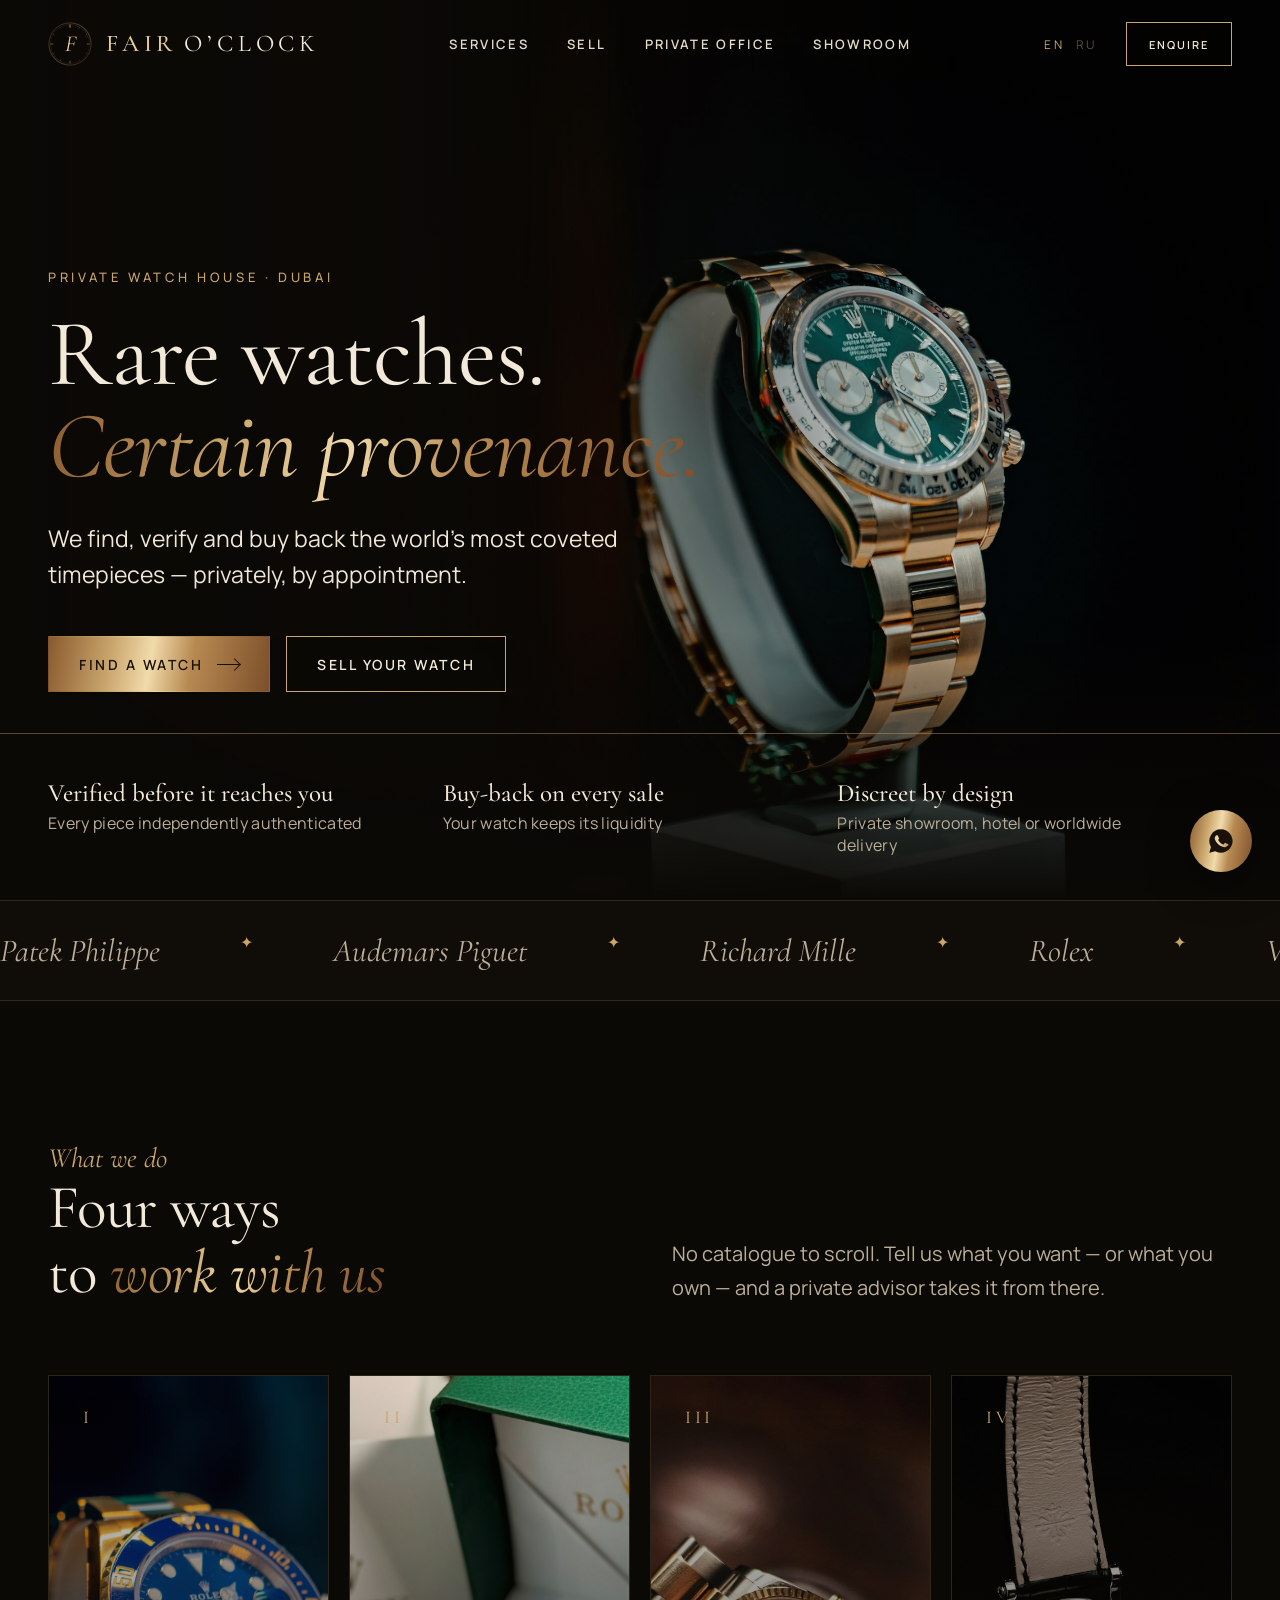
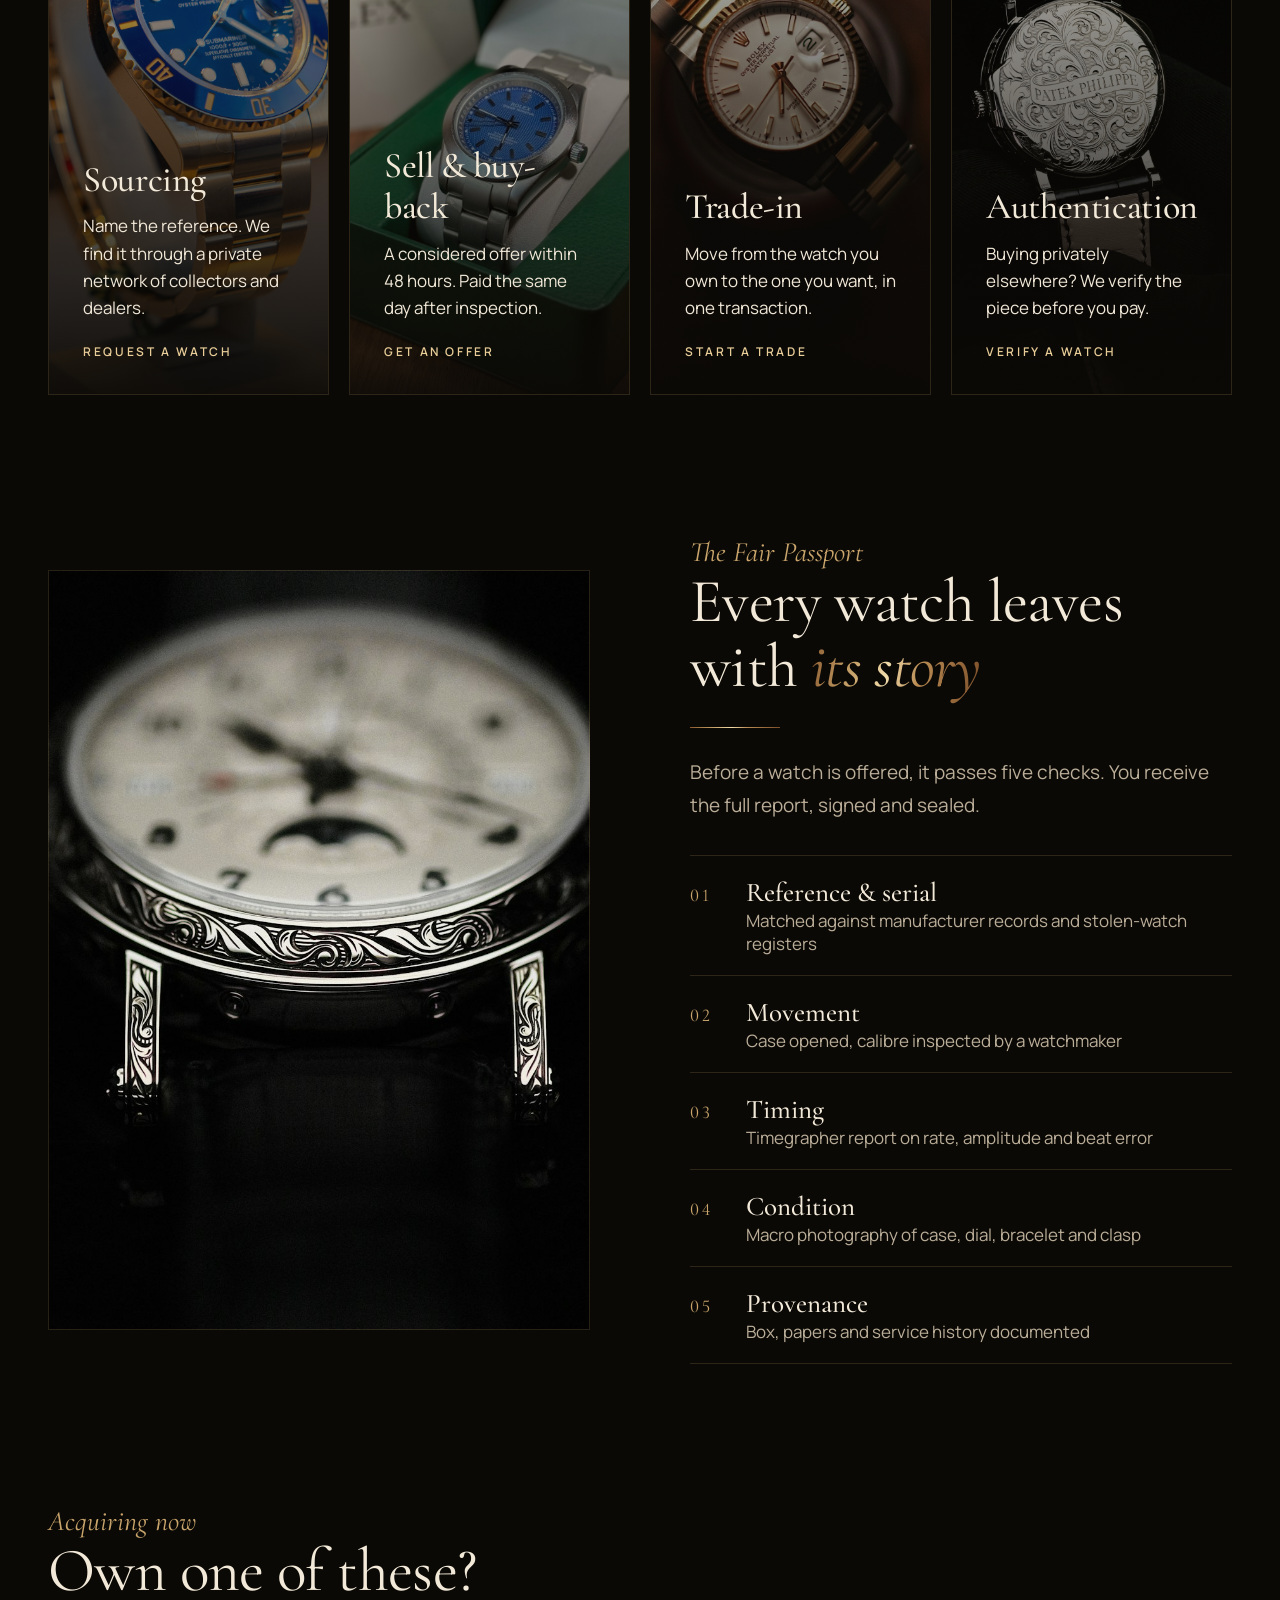
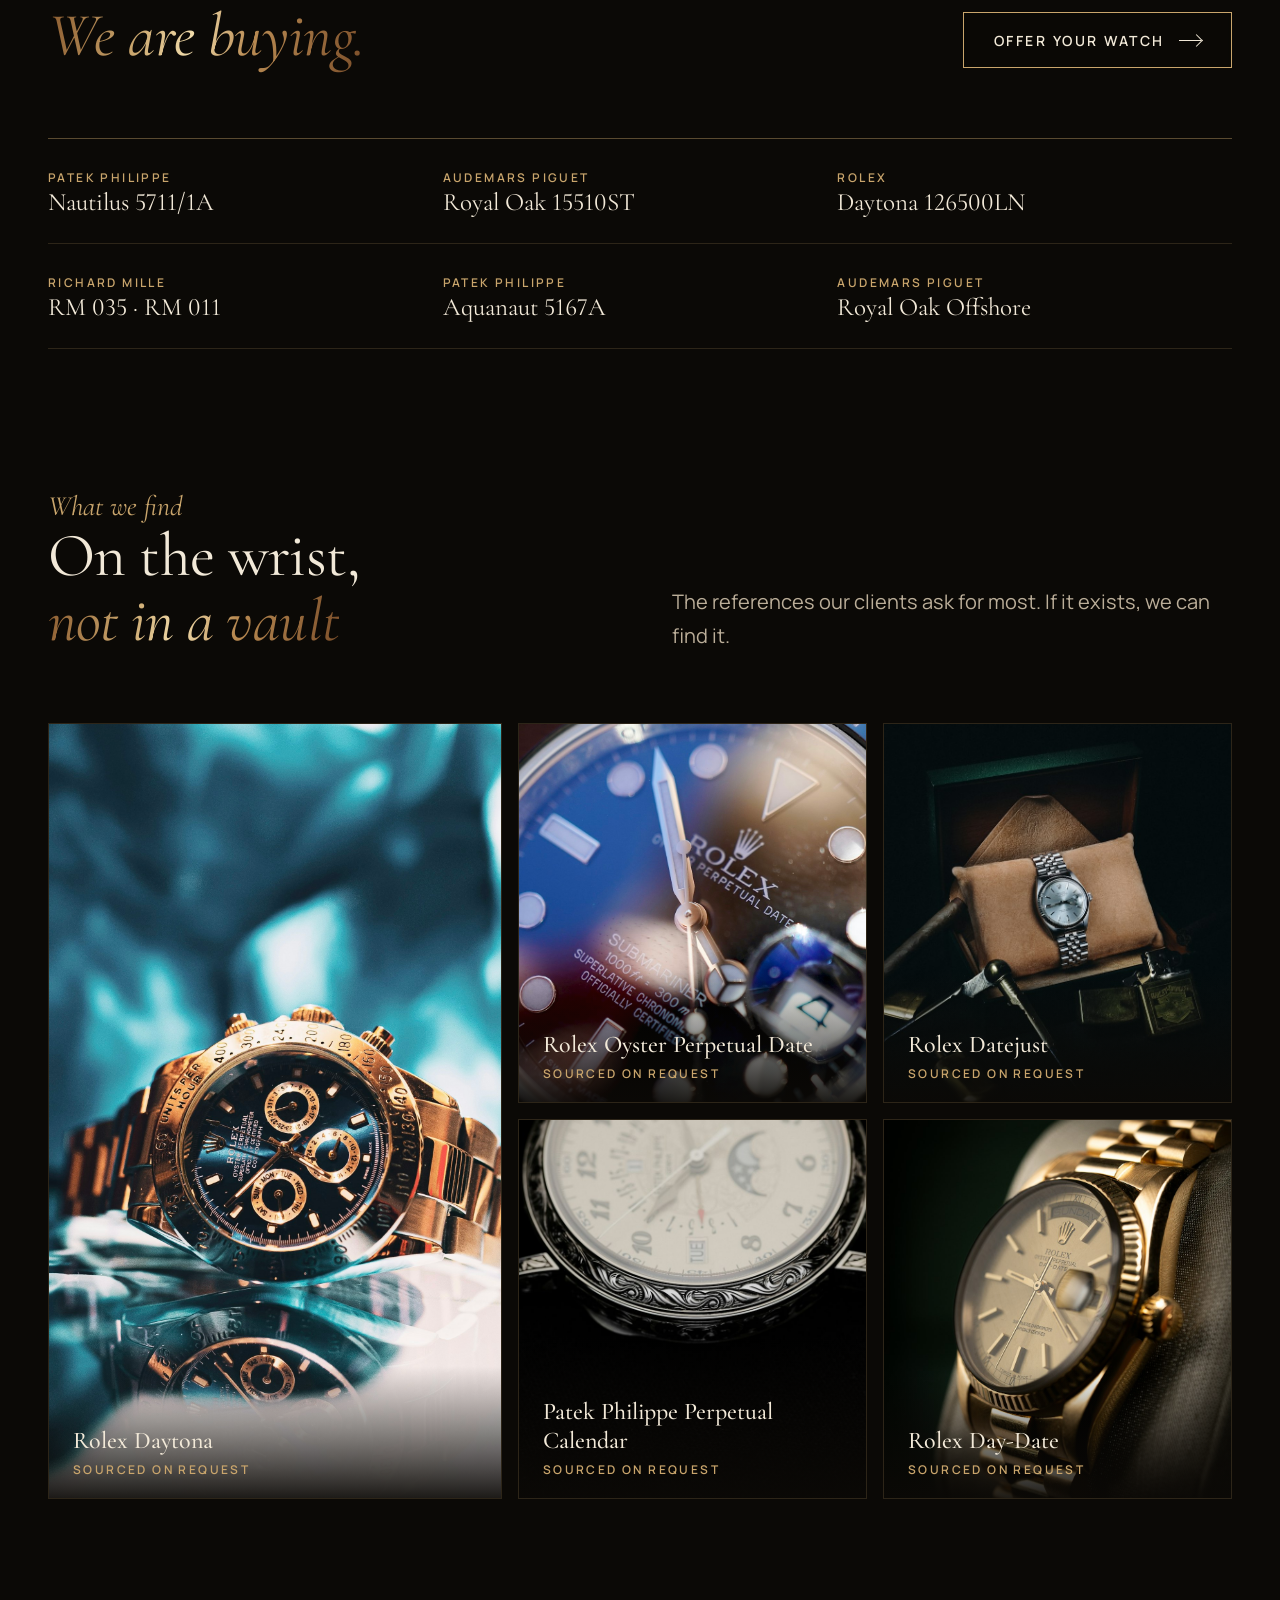
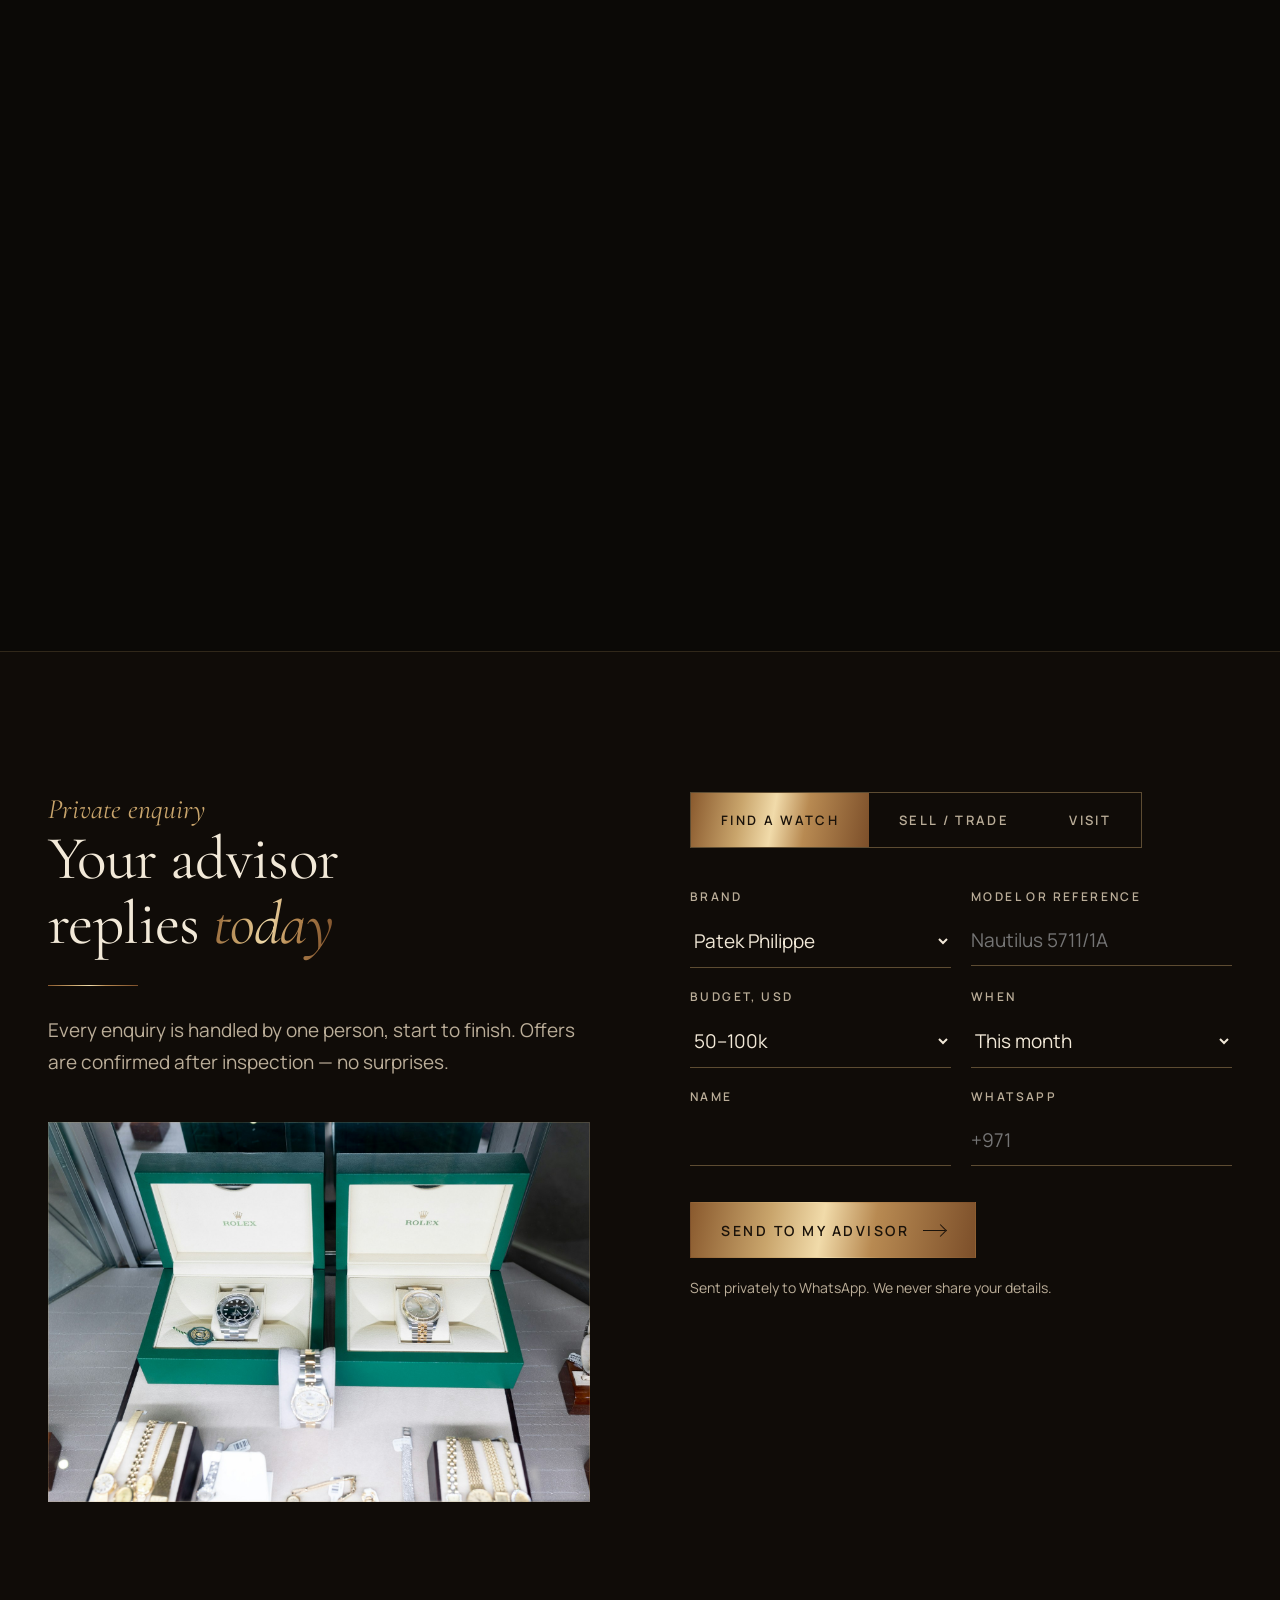
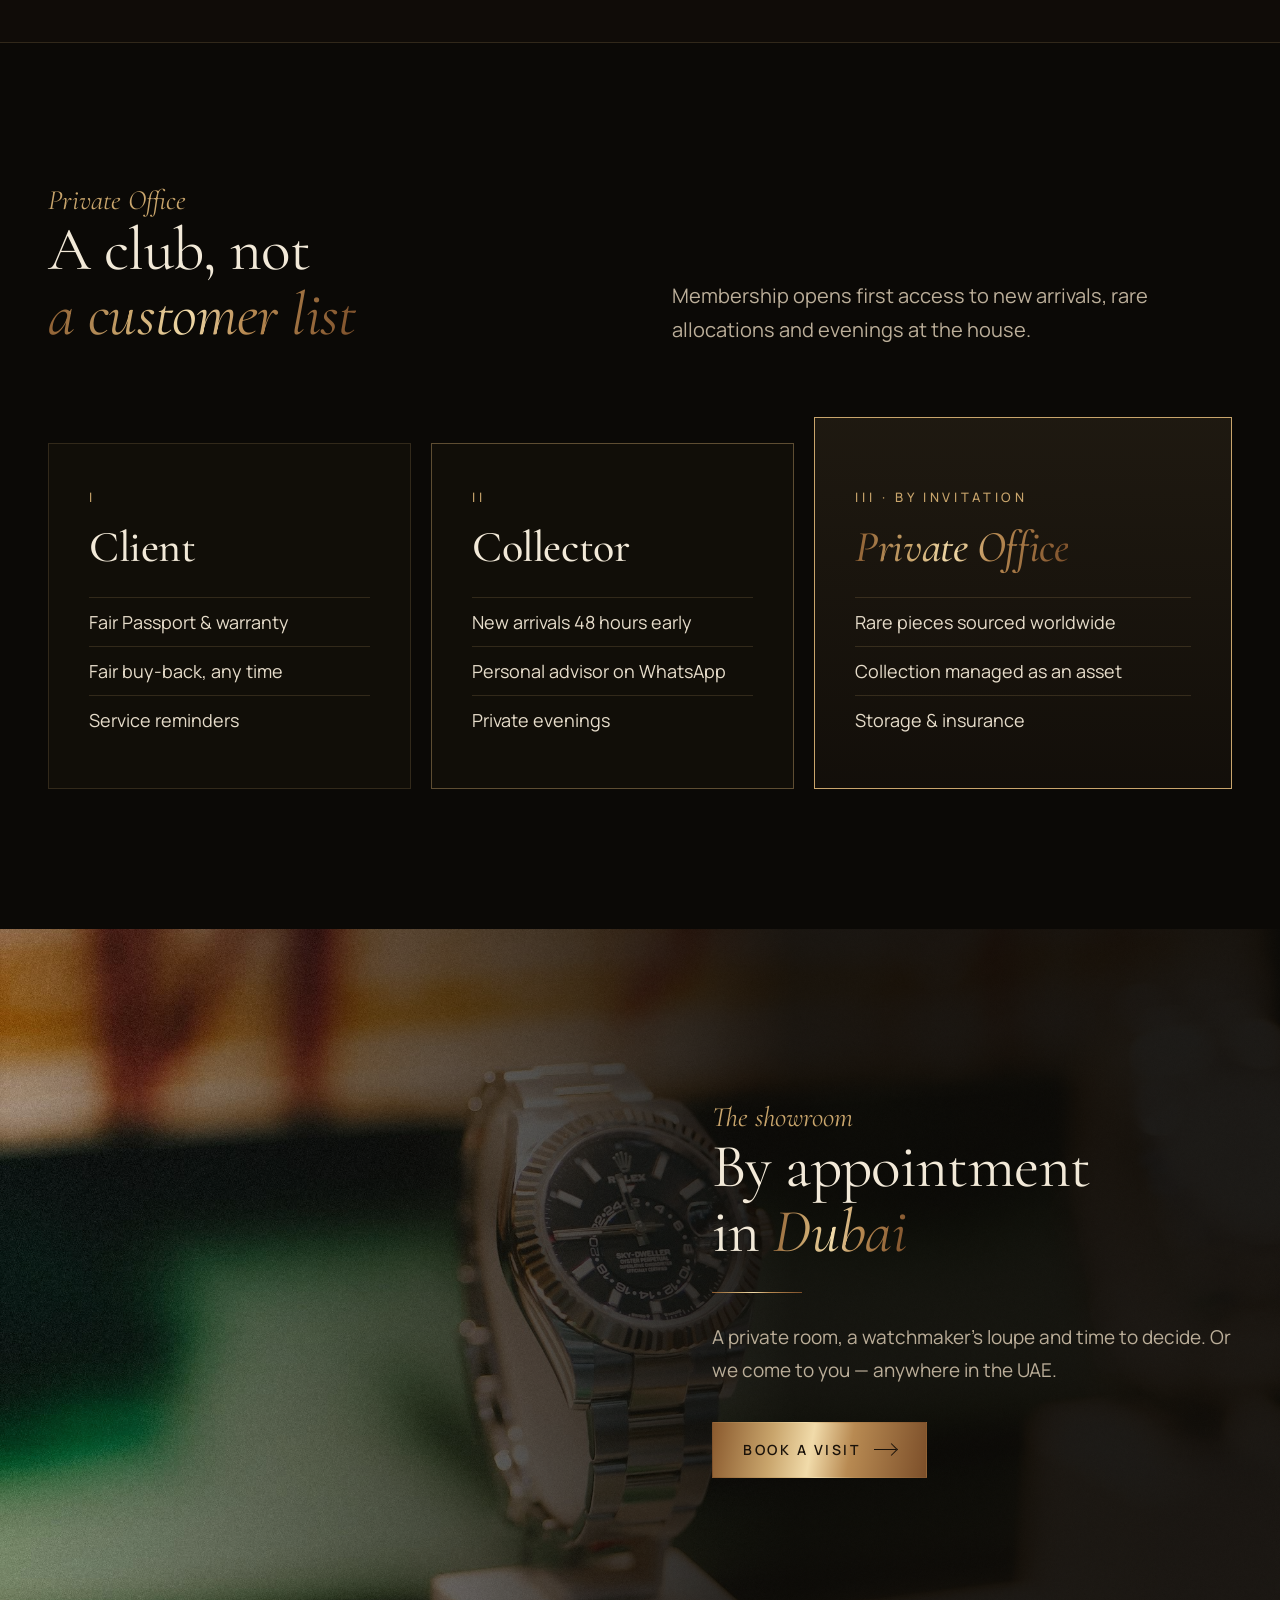
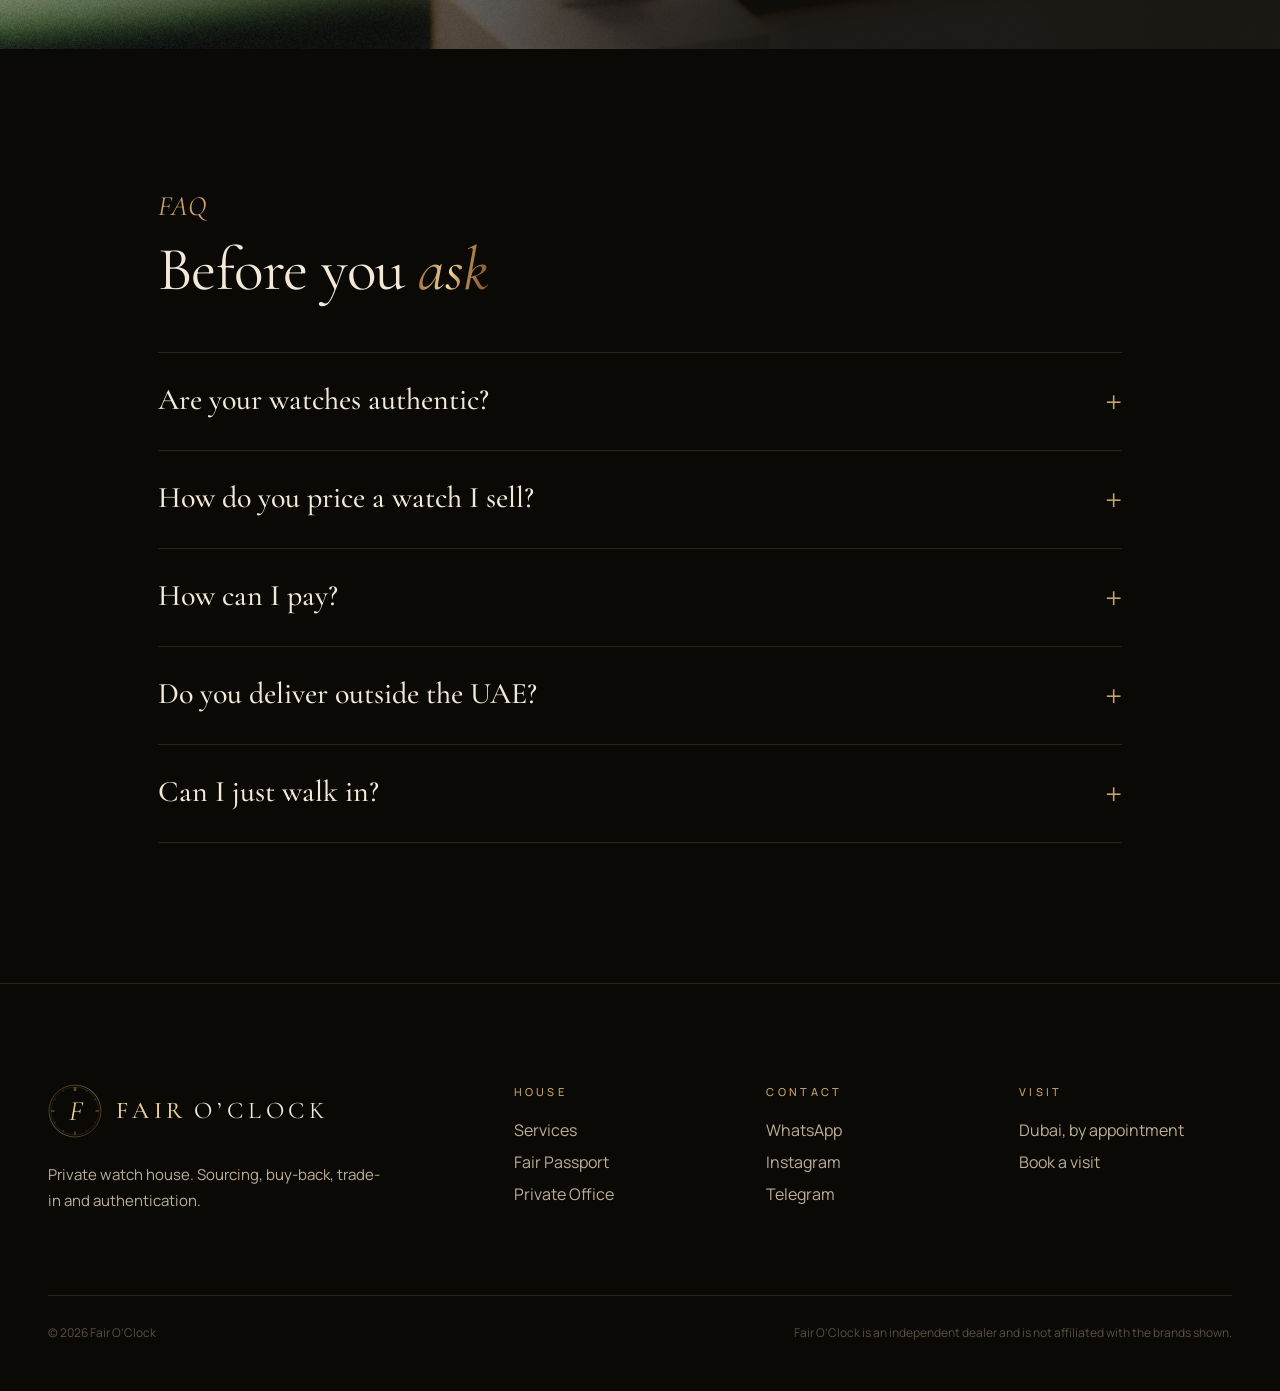
==== commit f300b3f1: "Сброс кэша стилей Co-Authored-By: Claude Opus 5.5 <noreply@anthropic.com>" ====
--- a/index.html
+++ b/index.html
@@ -6,8 +6,8 @@
 <meta name="viewport" content="width=device-width,initial-scale=1">
 <title>Fair O’Clock — Private Watch House, Dubai</title>
 <meta name="description" content="Fair O’Clock sources, verifies and buys back the world's most coveted watches. Private showroom in Dubai, by appointment.">
-<link rel="stylesheet" href="assets/tokens.css">
-<link rel="stylesheet" href="assets/site.css">
+<link rel="stylesheet" href="assets/tokens.css?v=3">
+<link rel="stylesheet" href="assets/site.css?v=3">
 <style>
   .acq{display:grid;grid-template-columns:repeat(3,1fr);border-top:1px solid var(--line2)}
   .acq div{padding:26px 30px 26px 0;border-bottom:1px solid var(--line)}
@@ -222,8 +222,8 @@
 
 <a class="wa" href="#enquire" aria-label="WhatsApp"><svg viewBox="0 0 24 24" fill="#1A120A"><path d="M12 2a10 10 0 0 0-8.6 15.1L2 22l5-1.3A10 10 0 1 0 12 2zm5.3 14.1c-.2.6-1.3 1.2-1.8 1.2-.5.1-1 .1-3.2-.7-2.7-1.1-4.4-3.9-4.6-4.1-.1-.2-1.1-1.5-1.1-2.8s.7-2 1-2.3c.2-.3.5-.3.7-.3h.5c.2 0 .4 0 .6.5l.8 2c.1.2.1.3 0 .5l-.4.6c-.1.2-.3.3-.1.6.2.3.8 1.3 1.7 2.1 1.1 1 2.1 1.3 2.4 1.5.3.1.5.1.6-.1l.9-1c.2-.3.4-.2.6-.1l1.9.9c.3.1.5.2.5.3.1.2.1.7-.1 1.2z"/></svg></a>
 
-<script src="assets/photos.js"></script>
-<script src="assets/mark.js"></script>
-<script src="assets/site.js"></script>
+<script src="assets/photos.js?v=3"></script>
+<script src="assets/mark.js?v=3"></script>
+<script src="assets/site.js?v=3"></script>
 </body>
 </html>
--- a/assets/site.css
+++ b/assets/site.css
@@ -230,3 +230,9 @@
 .brand .wm b{letter-spacing:.2em}
 .hero .ph{left:30%;-webkit-mask-image:linear-gradient(90deg,transparent 0%,#000 28%);mask-image:linear-gradient(90deg,transparent 0%,#000 28%)}
 @media (max-width:1100px){.hero .ph{left:0;-webkit-mask-image:none;mask-image:none}.brand .wm small{font-size:19px}}
+@media (max-width:680px){
+  .hero{height:auto;min-height:0}
+  .hero .in{height:auto;justify-content:flex-start;padding-top:120px;padding-bottom:40px}
+  .trust{position:relative;bottom:auto;padding-bottom:40px}
+  .hero .ph img{object-position:62% 50%}
+}
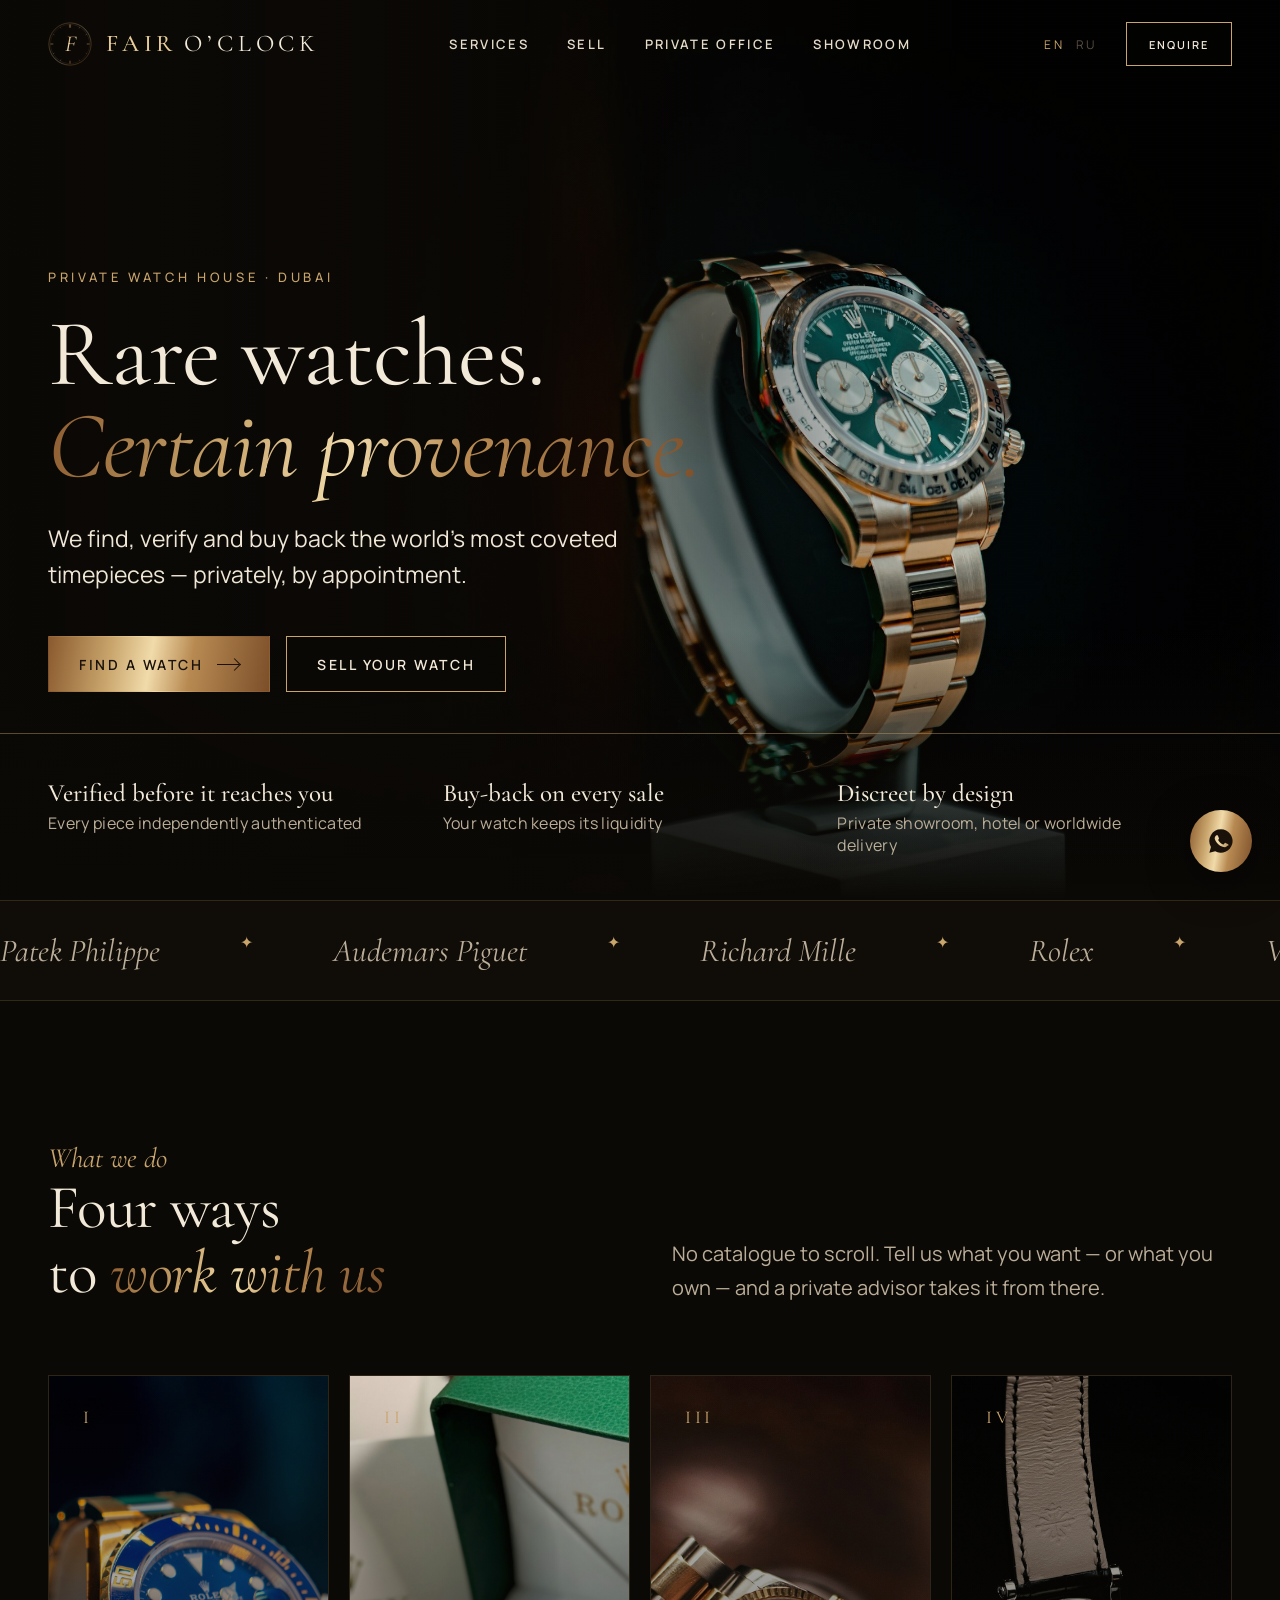
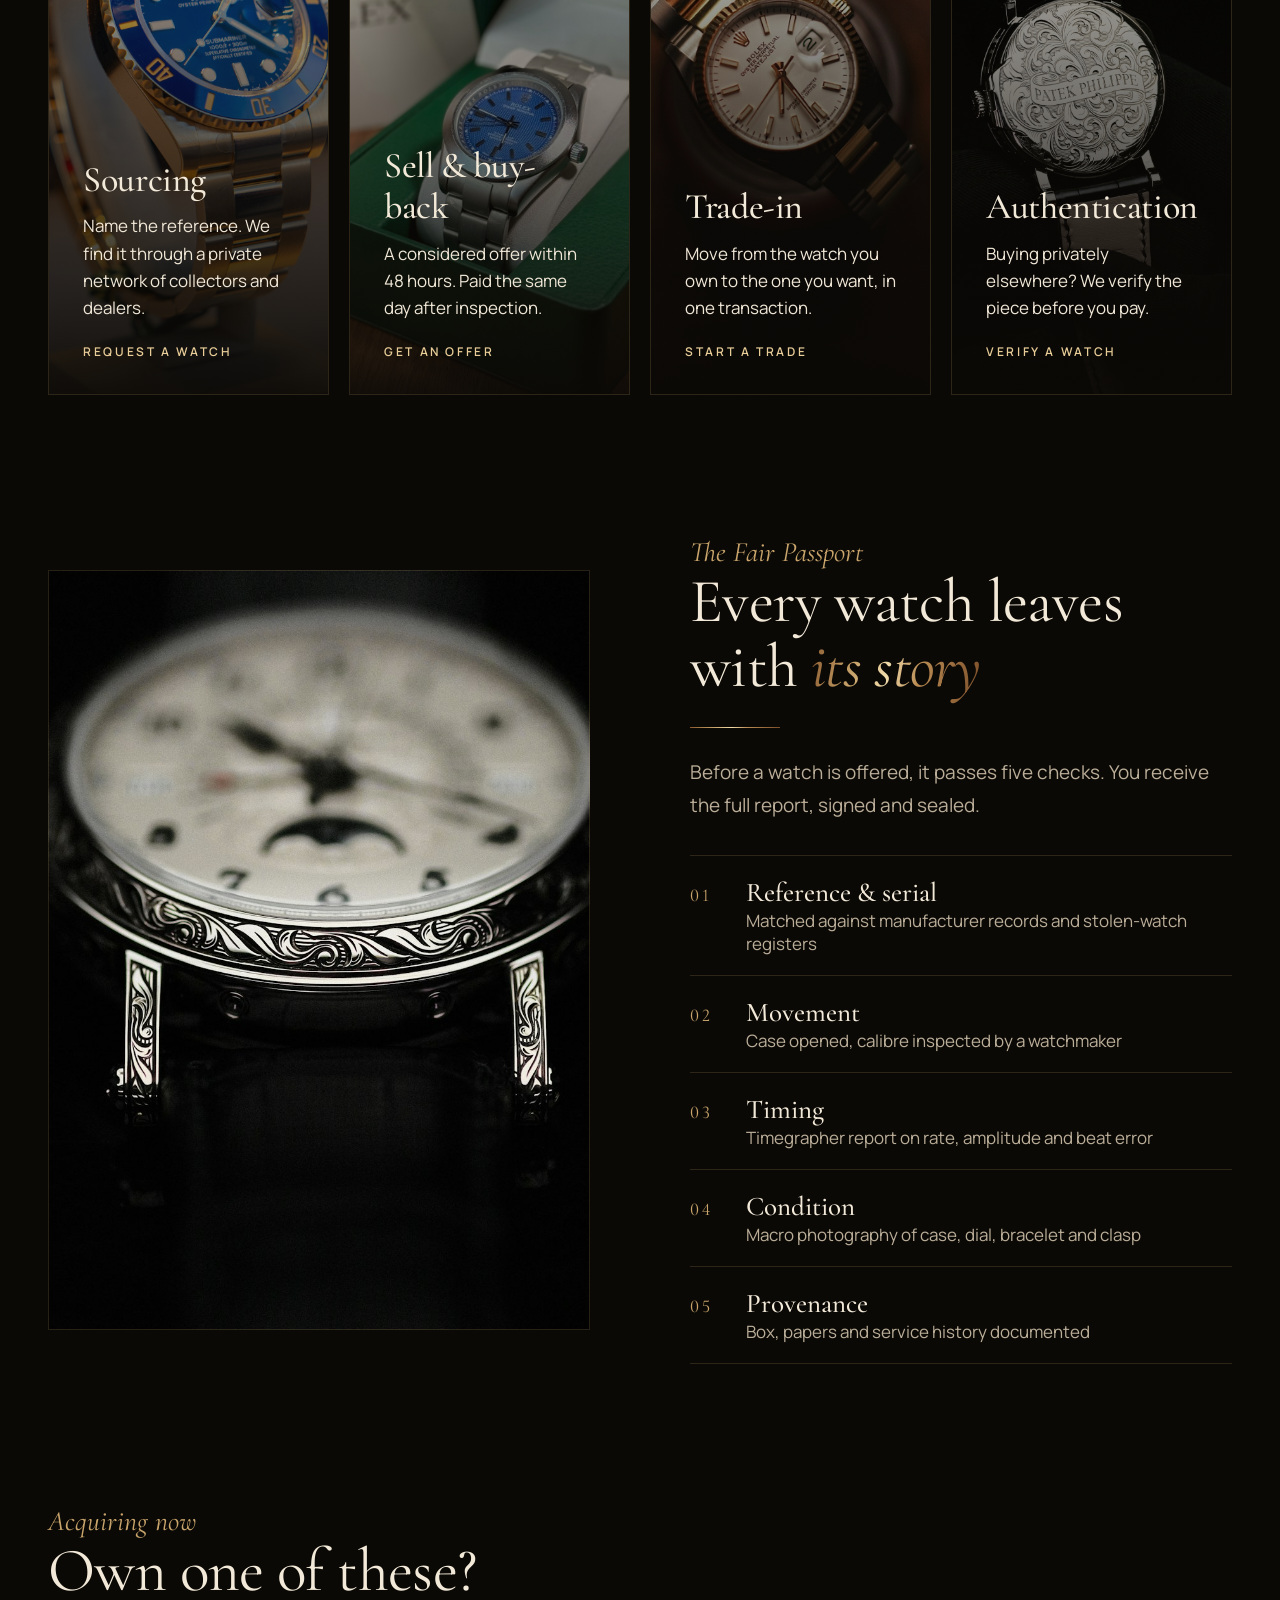
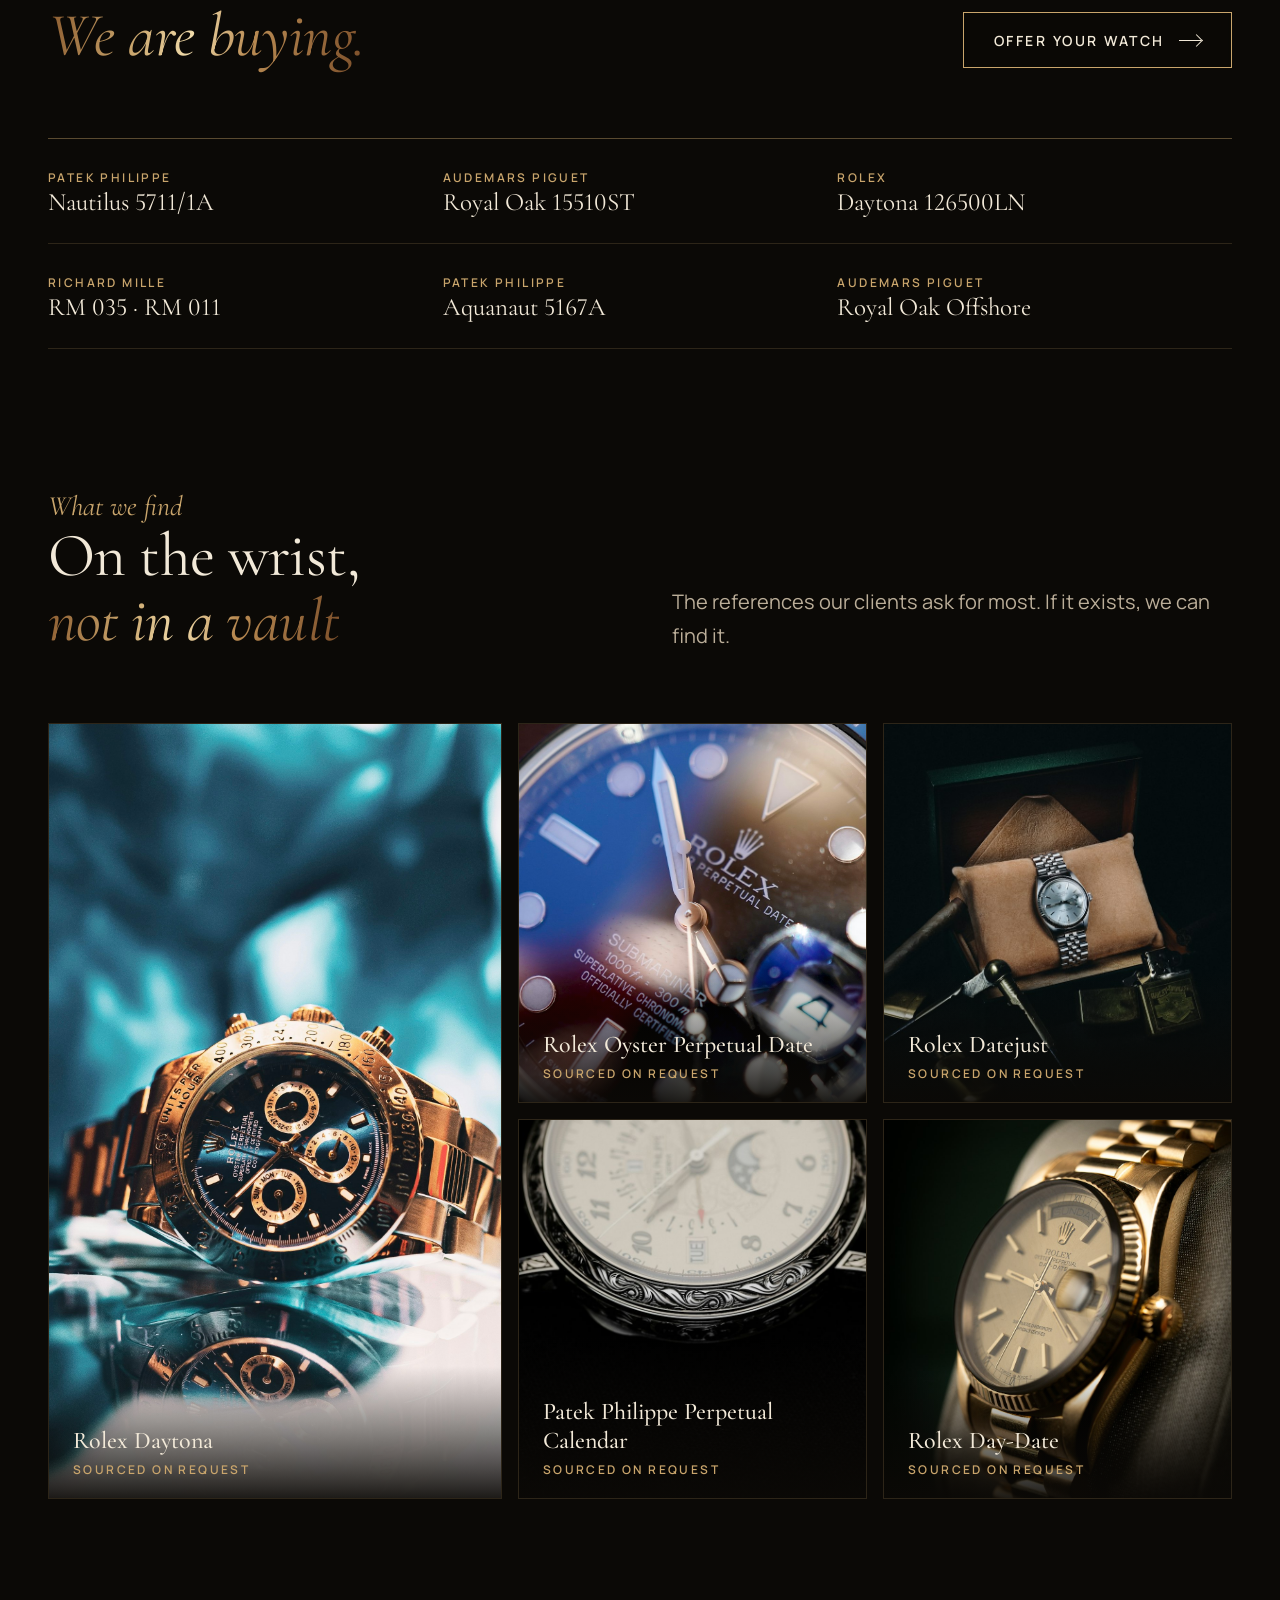
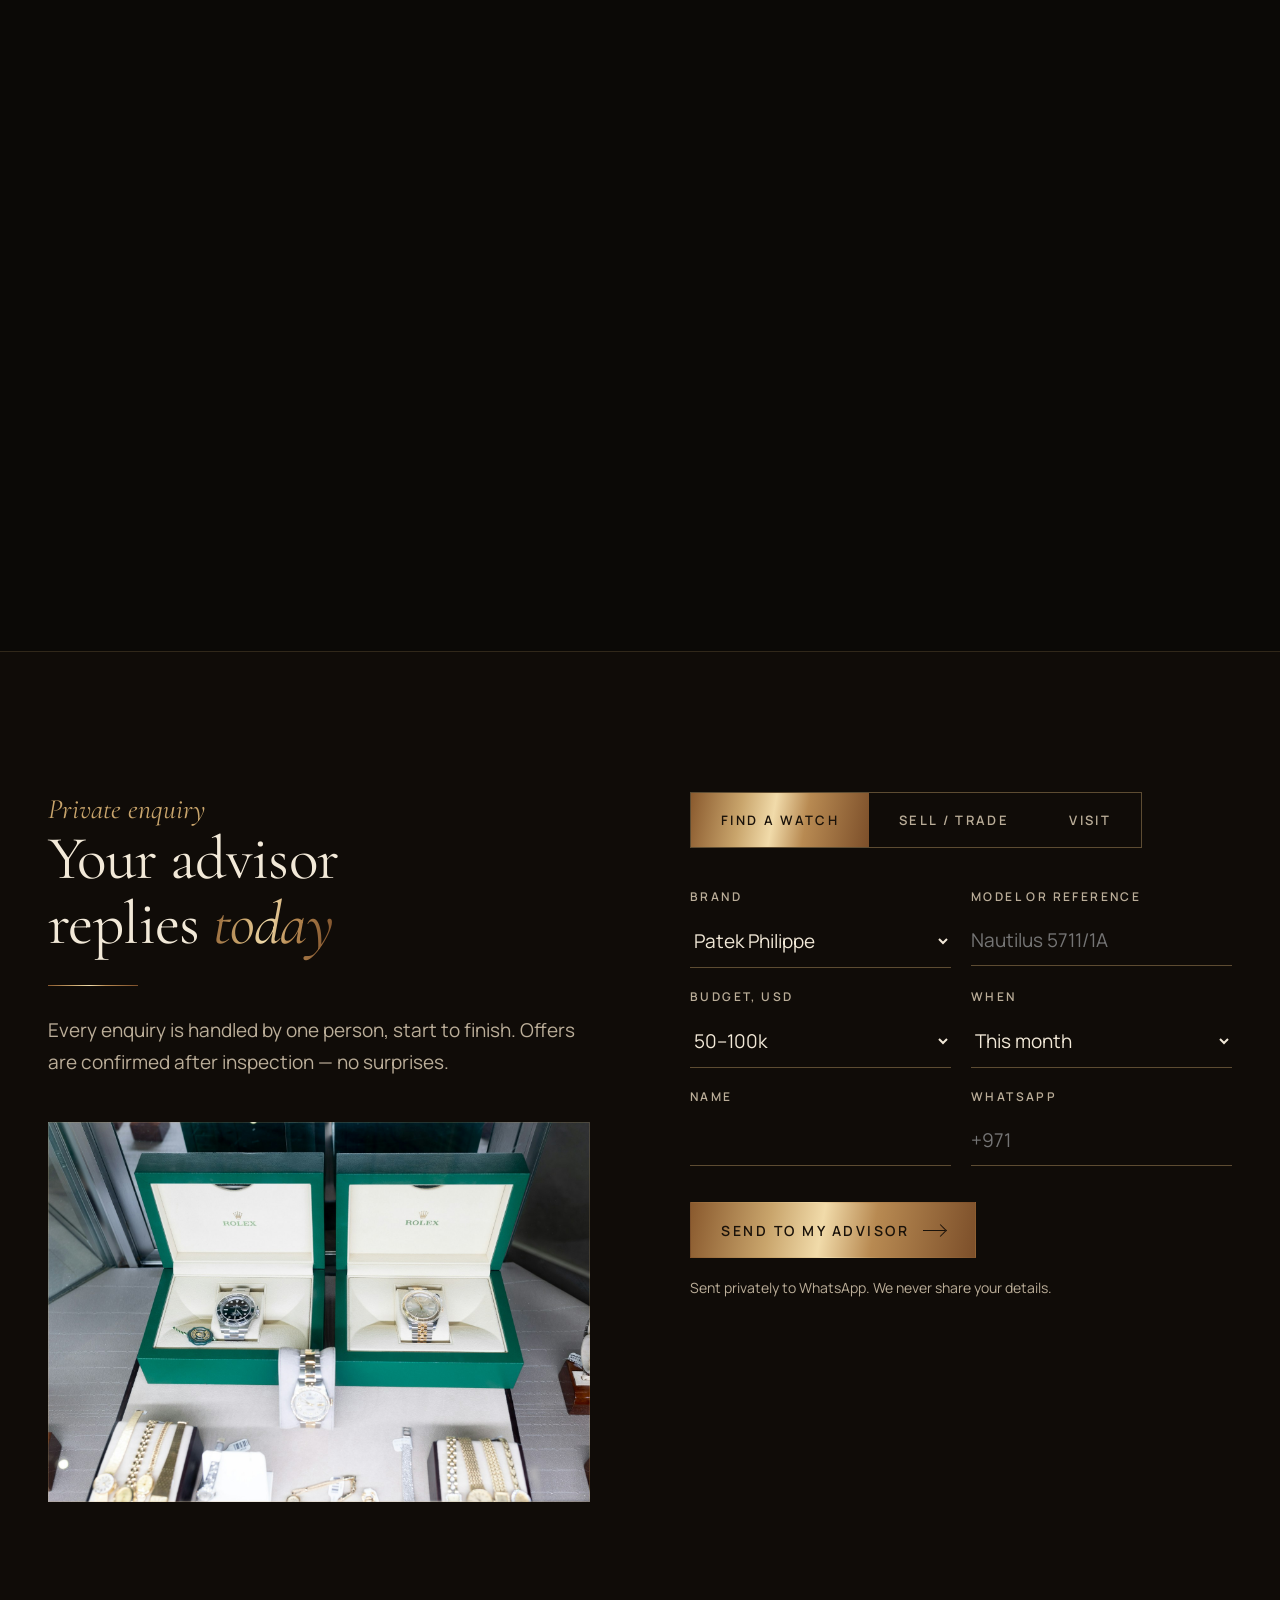
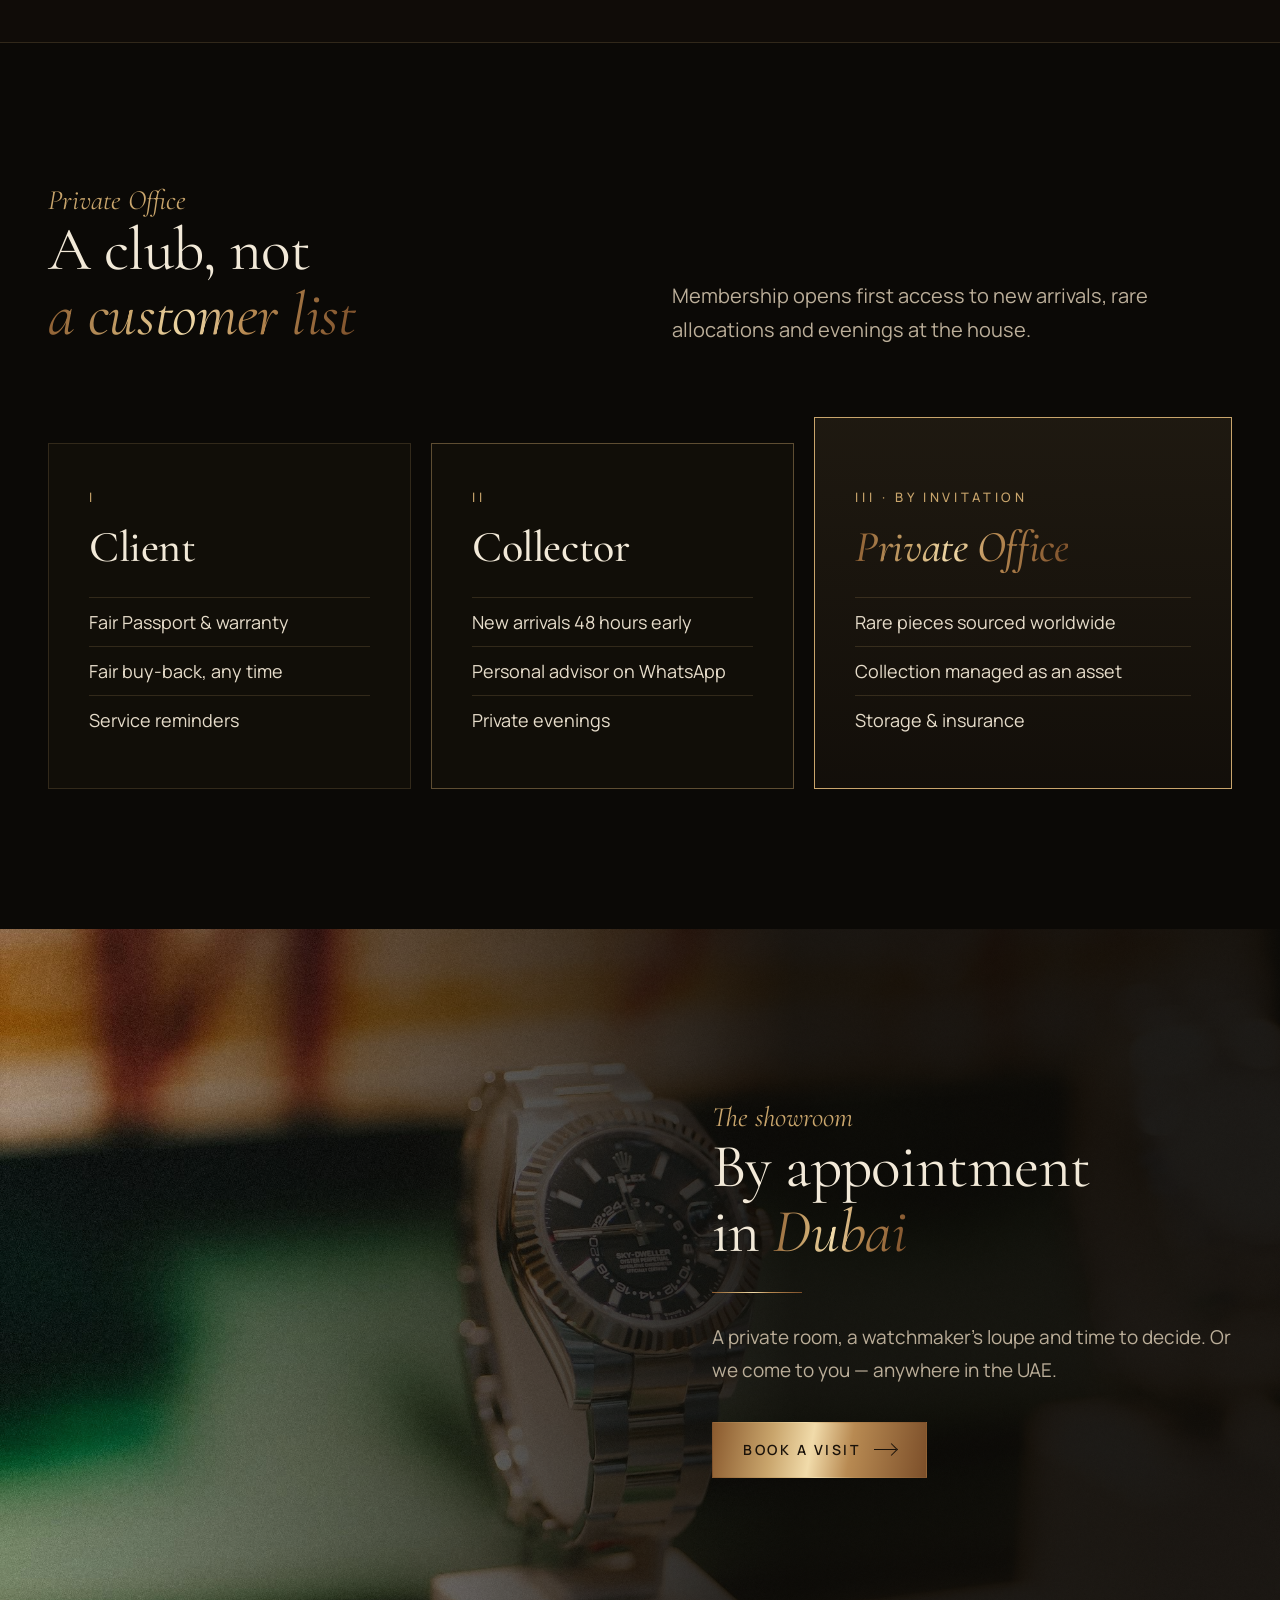
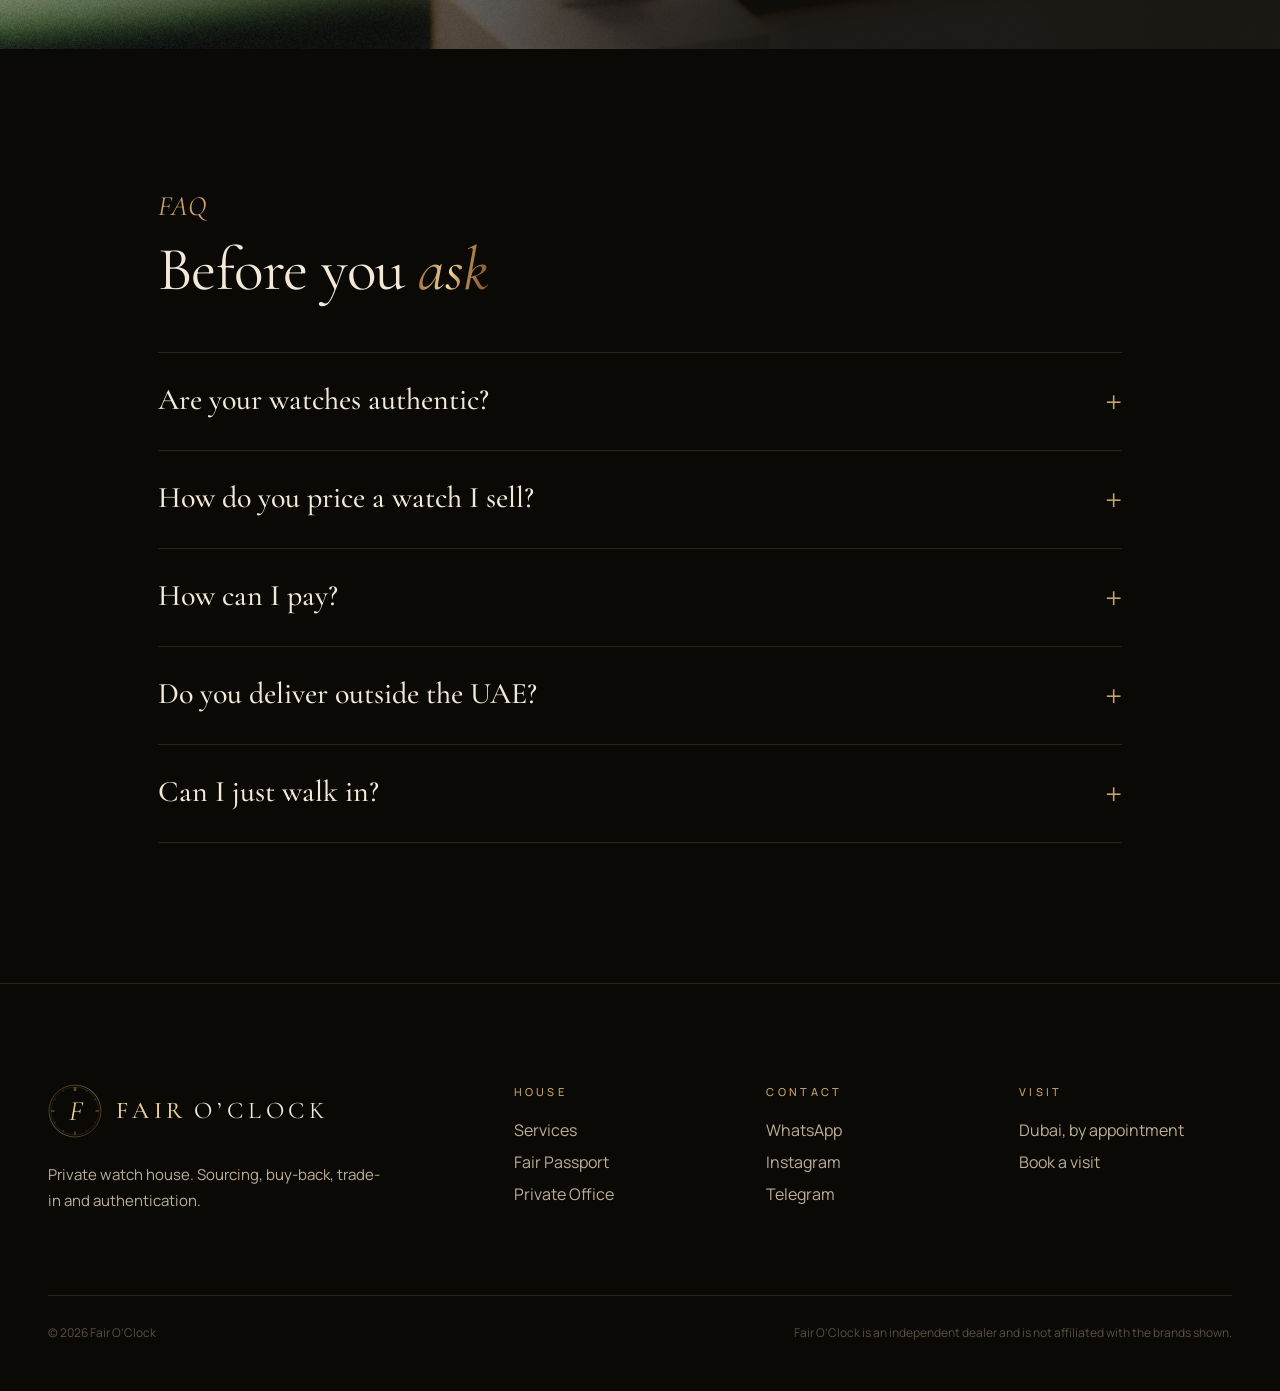
==== commit 1831a950: "Первый экран показывается сразу Co-Authored-By: Claude Opus 5.5 <noreply@anthropic.com>" ====
--- a/index.html
+++ b/index.html
@@ -6,8 +6,8 @@
 <meta name="viewport" content="width=device-width,initial-scale=1">
 <title>Fair O’Clock — Private Watch House, Dubai</title>
 <meta name="description" content="Fair O’Clock sources, verifies and buys back the world's most coveted watches. Private showroom in Dubai, by appointment.">
-<link rel="stylesheet" href="assets/tokens.css?v=3">
-<link rel="stylesheet" href="assets/site.css?v=3">
+<link rel="stylesheet" href="assets/tokens.css?v=4">
+<link rel="stylesheet" href="assets/site.css?v=4">
 <style>
   .acq{display:grid;grid-template-columns:repeat(3,1fr);border-top:1px solid var(--line2)}
   .acq div{padding:26px 30px 26px 0;border-bottom:1px solid var(--line)}
@@ -222,8 +222,8 @@
 
 <a class="wa" href="#enquire" aria-label="WhatsApp"><svg viewBox="0 0 24 24" fill="#1A120A"><path d="M12 2a10 10 0 0 0-8.6 15.1L2 22l5-1.3A10 10 0 1 0 12 2zm5.3 14.1c-.2.6-1.3 1.2-1.8 1.2-.5.1-1 .1-3.2-.7-2.7-1.1-4.4-3.9-4.6-4.1-.1-.2-1.1-1.5-1.1-2.8s.7-2 1-2.3c.2-.3.5-.3.7-.3h.5c.2 0 .4 0 .6.5l.8 2c.1.2.1.3 0 .5l-.4.6c-.1.2-.3.3-.1.6.2.3.8 1.3 1.7 2.1 1.1 1 2.1 1.3 2.4 1.5.3.1.5.1.6-.1l.9-1c.2-.3.4-.2.6-.1l1.9.9c.3.1.5.2.5.3.1.2.1.7-.1 1.2z"/></svg></a>
 
-<script src="assets/photos.js?v=3"></script>
-<script src="assets/mark.js?v=3"></script>
-<script src="assets/site.js?v=3"></script>
+<script src="assets/photos.js?v=4"></script>
+<script src="assets/mark.js?v=4"></script>
+<script src="assets/site.js?v=4"></script>
 </body>
 </html>
--- a/assets/site.css
+++ b/assets/site.css
@@ -236,3 +236,7 @@
   .trust{position:relative;bottom:auto;padding-bottom:40px}
   .hero .ph img{object-position:62% 50%}
 }
+/* hero text never waits for the scroll observer */
+@keyframes heroUp{from{opacity:0;transform:translateY(24px)}to{opacity:1;transform:none}}
+.hero .rv{opacity:1;transform:none;transition:none;animation:heroUp 1s cubic-bezier(.2,.7,.2,1) both}
+.hero .rv:nth-child(2){animation-delay:.12s}.hero .rv:nth-child(3){animation-delay:.24s}.hero .rv:nth-child(4){animation-delay:.36s}
